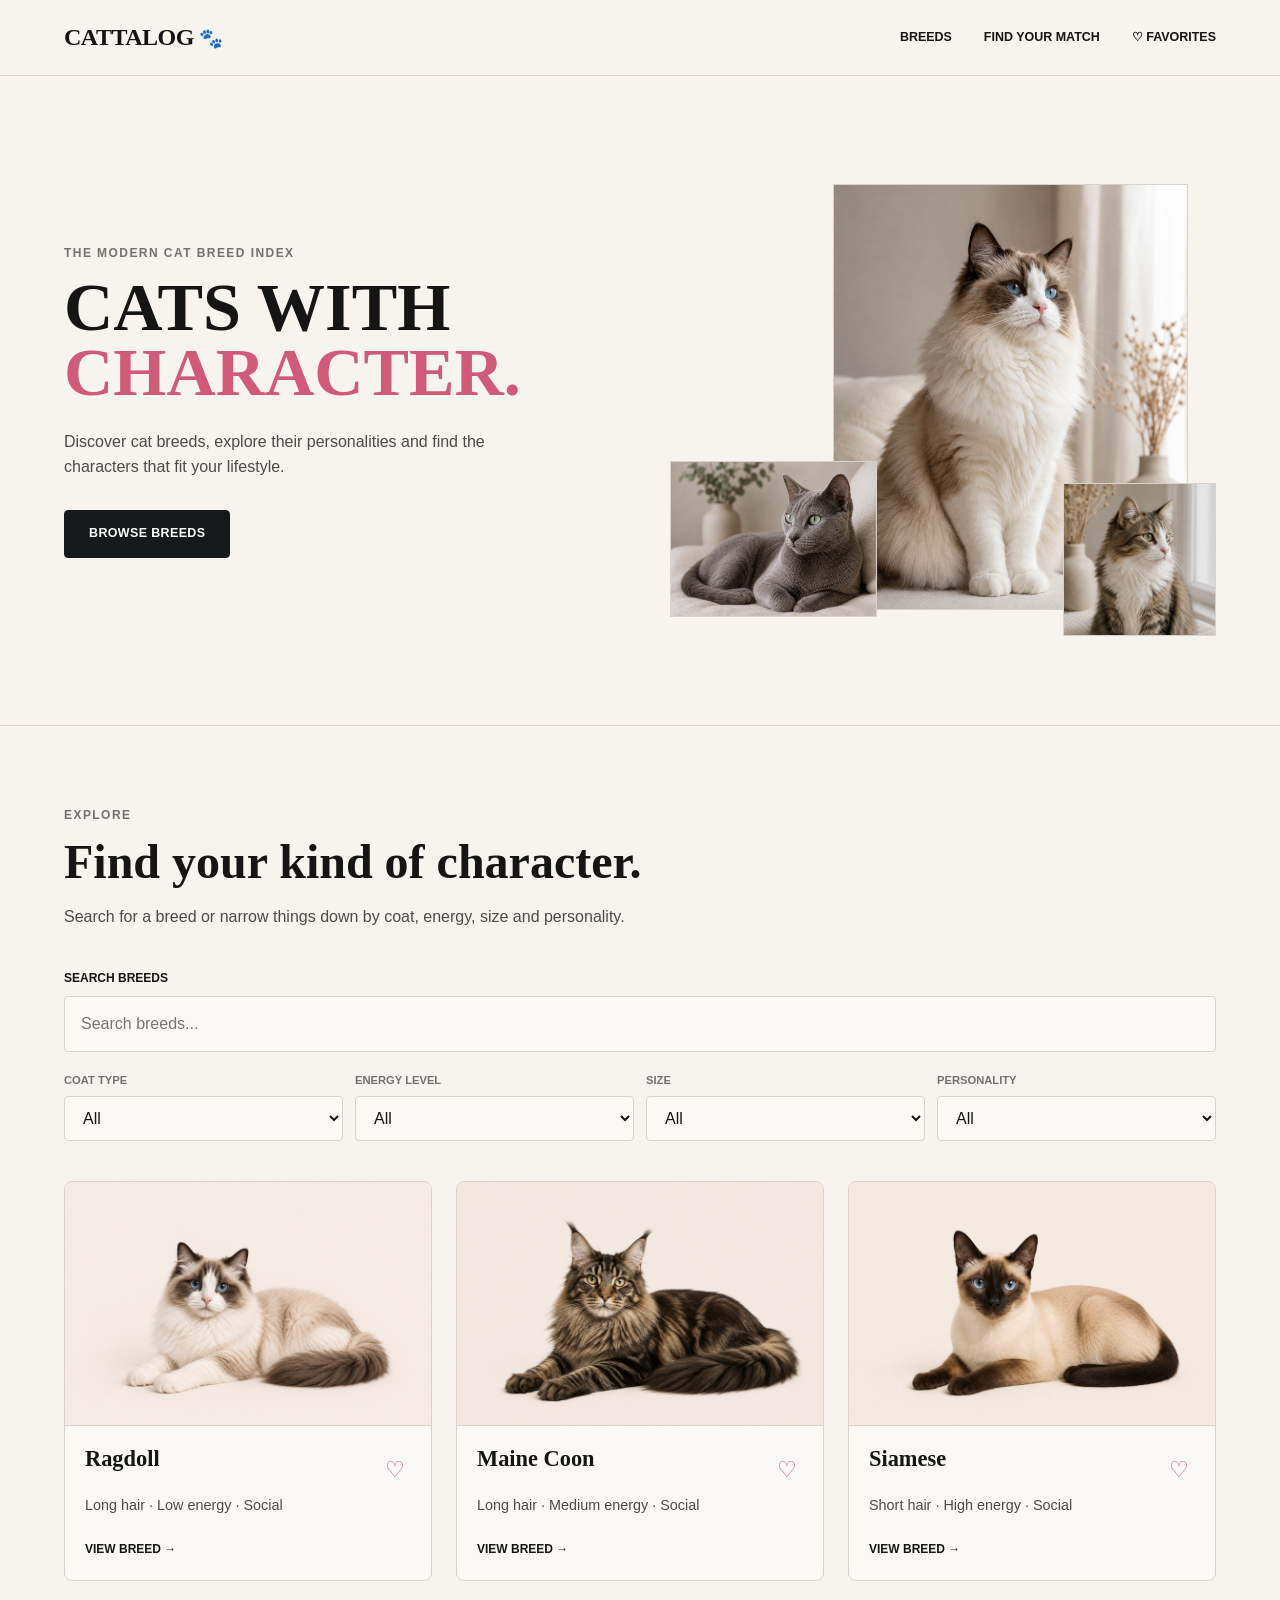
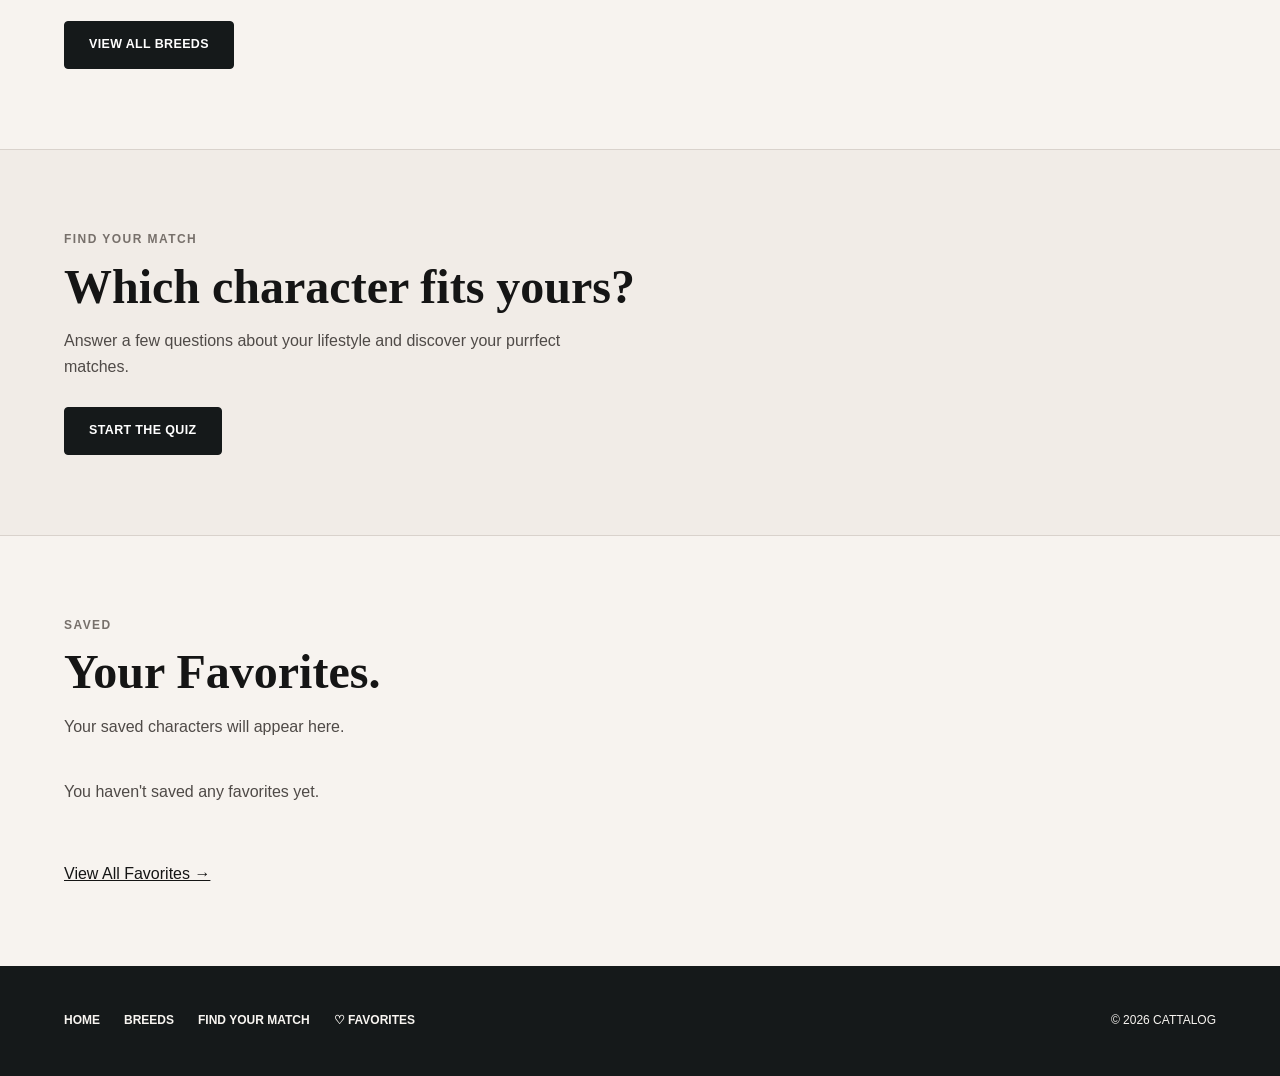
==== index.html @ 0465587e "Extract shared loadBreeds helper, lazy-load listing images, add per-page meta description and favico" ====
<!DOCTYPE html>
<html lang="en">

<head>
    <meta charset="UTF-8">
    <meta name="viewport" content="width=device-width, initial-scale=1.0">
    <meta name="description" content="CATTALOG is a modern cat breed index — discover breeds, explore personalities and find your purrfect match.">
    <link rel="icon" href="data:image/svg+xml,<svg xmlns='http://www.w3.org/2000/svg' viewBox='0 0 100 100'><text y='.9em' font-size='90'>🐾</text></svg>">
    <link rel="stylesheet" href="css/style.css">
    <title>CATTALOG</title>
</head>

<body>

<header class="site-header">
    <a href="index.html" class="logo">CATTALOG</a>

    <button
            type="button"
            class="nav-toggle"
            id="nav-toggle"
            aria-expanded="false"
            aria-controls="main-nav"
            aria-label="Open menu">
        ☰
    </button>

    <nav class="main-nav" id="main-nav" aria-label="Main navigation">
        <a href="breeds.html">Breeds</a>
        <a href="match.html">Find Your Match</a>
        <a href="favorites.html">♡ Favorites</a>
    </nav>
</header>


<main>

    <!-- HERO -->
    <section class="hero">

        <div class="hero-content">

            <p class="section-label">
                The modern cat breed index
            </p>

            <h1>
                Cats with
                <span>character.</span>
            </h1>

            <p class="hero-description">
                Discover cat breeds, explore their personalities
                and find the characters that fit your lifestyle.
            </p>

            <a href="#explore" class="button">
                Browse Breeds
            </a>

        </div>


        <div class="hero-images">

            <div class="hero-image hero-image-main">
                <img
                        src="images/hero-main.png"
                        alt="Ragdoll cat"
                        decoding="async">
            </div>

            <div class="hero-image hero-image-secondary">
                <img
                        src="images/hero-secondary.png"
                        alt="Grey cat"
                        decoding="async">
            </div>

            <div class="hero-image hero-image-small">
                <img
                        src="images/hero-small.png"
                        alt="Tabby cat"
                        decoding="async">
            </div>

        </div>

    </section>


    <!-- EXPLORE -->
    <section class="breed-discovery" id="explore">

        <header class="section-header">
            <p class="section-label">Explore</p>

            <h2>Find your kind of character.</h2>

            <p>
                Search for a breed or narrow things down
                by coat, energy, size and personality.
            </p>
        </header>


        <!-- SEARCH -->
        <div class="breed-search">
            <label for="home-breed-search">
                Search breeds
            </label>

            <input
                    type="search"
                    id="home-breed-search"
                    placeholder="Search breeds..."
            >
        </div>


        <!-- FILTERS -->
        <div class="breed-filters">

            <div class="filter-group">
                <label for="home-coat-filter">Coat type</label>

                <select id="home-coat-filter">
                    <option value="all">All</option>
                    <option value="short">Short hair</option>
                    <option value="medium">Medium hair</option>
                    <option value="long">Long hair</option>
                    <option value="hairless">Hairless</option>
                </select>
            </div>


            <div class="filter-group">
                <label for="home-energy-filter">Energy level</label>

                <select id="home-energy-filter">
                    <option value="all">All</option>
                    <option value="low">Low</option>
                    <option value="medium">Medium</option>
                    <option value="high">High</option>
                </select>
            </div>


            <div class="filter-group">
                <label for="home-size-filter">Size</label>

                <select id="home-size-filter">
                    <option value="all">All</option>
                    <option value="small">Small</option>
                    <option value="medium">Medium</option>
                    <option value="large">Large</option>
                </select>
            </div>


            <div class="filter-group">
                <label for="home-personality-filter">Personality</label>

                <select id="home-personality-filter">
                    <option value="all">All</option>
                    <option value="social">Social</option>
                    <option value="independent">Independent</option>
                    <option value="affectionate">Affectionate</option>
                    <option value="playful">Playful</option>
                    <option value="calm">Calm</option>
                </select>
            </div>

        </div>


        <!--
            Later JavaScript fetches breeds.json
            and creates breed cards here.
        -->
        <div class="breed-grid" id="home-breed-results">
        </div>


        <a href="breeds.html" class="button">
            View All Breeds
        </a>

    </section>


    <!-- MATCH -->
    <section class="match-section">

        <div class="match-content">

            <p class="section-label">
                Find Your Match
            </p>

            <h2>
                Which character fits yours?
            </h2>

            <p>
                Answer a few questions about your lifestyle
                and discover your purrfect matches.
            </p>

            <a href="match.html" class="button">
                Start the Quiz
            </a>

        </div>

    </section>


    <!-- FAVORITES PREVIEW -->
    <section class="favorites-preview">

        <header class="section-header">
            <p class="section-label">Saved</p>

            <h2>Your Favorites.</h2>

            <p>
                Your saved characters will appear here.
            </p>
        </header>


        <div class="breed-grid" id="favorites-preview">
            <p>You haven't saved any favorites yet.</p>
        </div>


        <a href="favorites.html">
            View All Favorites →
        </a>

    </section>

</main>


<footer class="site-footer">

    <nav class="footer-nav" aria-label="Footer navigation">
        <a href="index.html">Home</a>
        <a href="breeds.html">Breeds</a>
        <a href="match.html">Find Your Match</a>
        <a href="favorites.html">♡ Favorites</a>
    </nav>

    <p>&copy; 2026 CATTALOG</p>

</footer>

<script src="js/nav.js"></script>
<script src="js/utils.js"></script>
<script src="js/home.js"></script>
</body>

</html>
---- css/style.css ----
/* ==================================================
   CATTALOG
   Global stylesheet
   ================================================== */


/* ==================================================
   COLOR SYSTEM
   ================================================== */

:root {
    /* Main colors */
    --color-background: #f7f3ef;
    --color-surface: #fbf9f6;
    --color-surface-soft: #f1ece7;

    /* Text */
    --color-text: #151515;
    --color-text-soft: #4f4a47;
    --color-muted: #77706b;

    /* Accent */
    --color-accent: #cf5b78;
    --color-accent-dark: #b94663;
    --color-accent-light: #f1d3dc;

    /* Borders */
    --color-border: #d9d2cc;

    /* Dark sections */
    --color-dark: #15191a;
    --color-dark-text: #f8f5f1;

    /* Layout */
    --max-width: 1240px;

    /* Border radius */
    --radius-small: 4px;
    --radius-medium: 8px;
    --radius-large: 12px;
}


/* ==================================================
   RESET
   ================================================== */

* {
    box-sizing: border-box;
}

html {
    scroll-behavior: smooth;
}

body {
    margin: 0;

    background-color: var(--color-background);
    color: var(--color-text);

    font-family: Arial, Helvetica, sans-serif;
    line-height: 1.6;
}

img {
    display: block;
    width: 100%;
    max-width: 100%;
}

button,
input,
select {
    font: inherit;
}

button,
select {
    cursor: pointer;
}

a {
    color: inherit;
}


/* ==================================================
   TYPOGRAPHY
   ================================================== */

h1,
h2,
h3,
p {
    margin-top: 0;
}

h1,
h2,
h3 {
    font-family: Georgia, "Times New Roman", serif;
}

h1 {
    margin-bottom: 24px;

    font-size: clamp(1.75rem, 12.5cqw, 5.5rem);
    line-height: 0.95;

    text-transform: uppercase;
    overflow-wrap: break-word;
}

h2 {
    margin-bottom: 16px;

    font-size: clamp(2rem, 4vw, 3rem);
    line-height: 1.05;
}

h3 {
    margin-bottom: 8px;

    font-size: 1.4rem;
    line-height: 1.2;
}

p {
    color: var(--color-text-soft);
}

.section-label {
    margin-bottom: 12px;

    color: var(--color-muted);

    font-family: Arial, Helvetica, sans-serif;
    font-size: 0.75rem;
    font-weight: 700;

    letter-spacing: 0.12em;
    text-transform: uppercase;
}


/* Accent text inside headings */

h1 span,
.accent-text {
    color: var(--color-accent);
}


/* ==================================================
   HEADER
   ================================================== */

.site-header {
    min-height: 76px;

    display: flex;
    justify-content: space-between;
    align-items: center;

    padding: 0 5%;

    background-color: var(--color-background);
    border-bottom: 1px solid var(--color-border);
}

.logo {
    color: var(--color-text);

    font-family: Georgia, "Times New Roman", serif;
    font-size: 1.5rem;
    font-weight: 700;

    letter-spacing: -0.02em;
    text-decoration: none;
}

.logo::after {
    content: " 🐾";

    color: var(--color-accent);

    font-family: Arial, Helvetica, sans-serif;
    font-size: 0.8em;
}

.main-nav {
    display: flex;
    align-items: center;
    gap: 32px;
}

.main-nav a {
    position: relative;

    color: var(--color-text);

    font-size: 0.78rem;
    font-weight: 700;

    text-decoration: none;
    text-transform: uppercase;
}

.main-nav a::after {
    content: "";

    position: absolute;
    left: 0;
    bottom: -5px;

    width: 0;
    height: 2px;

    background-color: var(--color-accent);

    transition: width 0.2s ease;
}

.main-nav a:hover::after {
    width: 100%;
}

.nav-toggle {
    display: none;

    padding: 6px 10px;

    background: transparent;
    color: var(--color-text);

    border: 1px solid var(--color-border);
    border-radius: var(--radius-small);

    font-size: 1.1rem;
    line-height: 1;
}


/* ==================================================
   GENERAL LAYOUT
   ================================================== */

main {
    width: 100%;
}

section {
    padding: 80px 5%;
}

.section-header {
    max-width: 700px;
    margin-bottom: 40px;
}

.section-header > p:last-child {
    margin-bottom: 0;
}


/* ==================================================
   BUTTONS
   ================================================== */

.button {
    display: inline-block;

    padding: 13px 24px;

    background-color: var(--color-dark);
    color: white;

    border: 1px solid var(--color-dark);
    border-radius: var(--radius-small);

    font-size: 0.78rem;
    font-weight: 700;

    text-decoration: none;
    text-transform: uppercase;
    letter-spacing: 0.03em;

    transition:
            background-color 0.2s ease,
            color 0.2s ease,
            transform 0.2s ease;
}

.button:hover {
    background-color: var(--color-accent);
    border-color: var(--color-accent);

    transform: translateY(-2px);
}


/* ==================================================
   HERO
   ================================================== */

.hero {
    min-height: 650px;

    display: grid;
    grid-template-columns: 1fr 1fr;
    align-items: center;
    gap: 60px;

    border-bottom: 1px solid var(--color-border);
}

.hero-content {
    max-width: 580px;

    container-type: inline-size;
}

.hero-description {
    max-width: 470px;
    margin-bottom: 30px;

    font-size: 1rem;
}


/* Hero image collage */

.hero-images {
    position: relative;

    width: 100%;
    max-width: 580px;
    aspect-ratio: 580 / 500;

    margin-left: auto;
}

.hero-image {
    overflow: hidden;

    background-color: var(--color-surface-soft);
    border: 1px solid var(--color-border);
}

.hero-image img {
    width: 100%;
    height: 100%;

    object-fit: cover;
}

.hero-image-main {
    position: absolute;

    top: 4%;
    right: 5.2%;

    width: 65%;
    aspect-ratio: 1145 / 1374;
}

.hero-image-secondary {
    position: absolute;

    left: 0;
    bottom: 4%;

    width: 38%;
    aspect-ratio: 1448 / 1086;
}

.hero-image-small {
    position: absolute;

    right: 0;
    bottom: 0;

    width: 28%;
    aspect-ratio: 1 / 1;
}


/* ==================================================
   BREED DISCOVERY / BROWSER
   ================================================== */

.breed-discovery,
.breed-browser {
    background-color: var(--color-background);
}


/* Search */

.breed-search {
    margin-bottom: 20px;
}

.breed-search label {
    display: block;

    margin-bottom: 8px;

    font-size: 0.75rem;
    font-weight: 700;

    text-transform: uppercase;
}

.breed-search input {
    width: 100%;

    padding: 14px 16px;

    background-color: var(--color-surface);

    border: 1px solid var(--color-border);
    border-radius: var(--radius-small);

    color: var(--color-text);

    outline: none;
}

.breed-search input:focus {
    border-color: var(--color-accent);
}


/* ==================================================
   FILTERS
   ================================================== */

.breed-filters {
    display: grid;
    grid-template-columns: repeat(4, 1fr);
    gap: 12px;

    margin-bottom: 40px;
}

.filter-group label {
    display: block;

    margin-bottom: 6px;

    color: var(--color-muted);

    font-size: 0.7rem;
    font-weight: 700;

    text-transform: uppercase;
}

.filter-group select {
    width: 100%;

    padding: 12px 14px;

    background-color: var(--color-surface);
    color: var(--color-text);

    border: 1px solid var(--color-border);
    border-radius: var(--radius-small);

    outline: none;
}

.filter-group select:focus {
    border-color: var(--color-accent);
}


/* ==================================================
   BREED GRID
   ================================================== */

.breed-grid {
    display: grid;
    grid-template-columns: repeat(3, 1fr);
    gap: 24px;

    margin-bottom: 40px;
}


/* ==================================================
   BREED CARD
   ================================================== */

.breed-card {
    overflow: hidden;

    background-color: var(--color-surface);

    border: 1px solid var(--color-border);
    border-radius: var(--radius-medium);

    transition:
            transform 0.2s ease,
            box-shadow 0.2s ease;
}

.breed-card:hover {
    transform: translateY(-4px);

    box-shadow: 0 10px 30px rgb(0 0 0 / 8%);
}

.breed-image {
    overflow: hidden;

    aspect-ratio: 3 / 2;

    background-color: var(--color-surface-soft);

    border-bottom: 1px solid var(--color-border);
}

.breed-image img {
    display: block;

    width: 100%;
    height: 100%;

    object-fit: cover;
    object-position: center;
}

.breed-info {
    padding: 20px;
}

.breed-card-header {
    display: flex;
    justify-content: space-between;
    align-items: flex-start;
    gap: 20px;
}

.breed-info p {
    margin-bottom: 18px;

    font-size: 0.9rem;
}

.breed-info a {
    font-size: 0.75rem;
    font-weight: 700;

    text-decoration: none;
    text-transform: uppercase;
}

.breed-info a:hover {
    color: var(--color-accent);
}


/* ==================================================
   FAVORITE BUTTON
   ================================================== */

.favorite-button {
    padding: 6px;

    background: transparent;
    color: var(--color-accent);

    border: 0;

    font-size: 1.4rem;

    transition: transform 0.2s ease;
}

.favorite-button:hover {
    transform: scale(1.15);
}


/* ==================================================
   MATCH SECTION
   ================================================== */

.match-section {
    background-color: var(--color-surface-soft);

    border-top: 1px solid var(--color-border);
    border-bottom: 1px solid var(--color-border);
}

.match-content {
    max-width: 650px;
}

.match-content p:not(.section-label) {
    max-width: 500px;
    margin-bottom: 28px;
}


/* ==================================================
   FAVORITES PREVIEW
   ================================================== */

.favorites-preview {
    background-color: var(--color-background);
}

.empty-favorites {
    color: var(--color-muted);
}


/* ==================================================
   PAGE INTRO
   ================================================== */

.page-intro {
    max-width: var(--max-width);

    margin: 0 auto;

    padding-top: 100px;
    padding-bottom: 60px;
}

.page-intro p {
    max-width: 600px;
}


/* ==================================================
   BREED DETAIL
   ================================================== */

.back-link {
    display: inline-block;

    margin: 32px 5% 0;

    font-size: 0.75rem;
    font-weight: 700;

    text-decoration: none;
    text-transform: uppercase;
}

.back-link:hover {
    color: var(--color-accent);
}

.breed-detail {
    display: grid;
    grid-template-columns: 1fr 1fr;
    gap: 60px;

    align-items: center;
}

.breed-detail-image {
    aspect-ratio: 3 / 2;

    background-color: var(--color-surface-soft);

    border: 1px solid var(--color-border);
    border-radius: var(--radius-medium);

    overflow: hidden;
}

.breed-detail-image img {
    display: block;

    width: 100%;
    height: 100%;

    object-fit: cover;
    object-position: center;
}

.breed-detail-content {
    max-width: 520px;
}

.breed-traits {
    color: var(--color-text);

    font-family: Georgia, "Times New Roman", serif;
    font-size: 1.4rem;
    font-weight: 700;
}


/* ==================================================
   BREED BASICS
   ================================================== */

.breed-basics {
    border-top: 1px solid var(--color-border);
}

.basics-grid {
    display: grid;
    grid-template-columns: repeat(4, 1fr);
    gap: 16px;
}

.basics-grid article {
    padding: 20px;

    background-color: var(--color-surface);

    border: 1px solid var(--color-border);
    border-radius: var(--radius-small);
}

.basics-grid article p {
    margin-bottom: 0;
}


/* ==================================================
   PERSONALITY
   ================================================== */

.personality-section {
    background-color: var(--color-surface);
}

.personality-traits {
    max-width: 600px;
}

.personality-traits p {
    padding: 12px 0;
    margin: 0;

    border-bottom: 1px solid var(--color-border);
}


/* ==================================================
   BREED VIBE
   ================================================== */

.breed-vibe {
    max-width: 850px;
}

.breed-vibe h2 {
    font-style: italic;
}


/* ==================================================
   MATCH CTA
   ================================================== */

.match-cta {
    background-color: var(--color-surface-soft);

    border-top: 1px solid var(--color-border);
}


/* ==================================================
   QUIZ
   ================================================== */

.quiz-section {
    max-width: 900px;

    margin: 0 auto;
}

.quiz-header {
    margin-bottom: 50px;

    text-align: center;
}

.quiz-header p {
    max-width: 550px;

    margin-left: auto;
    margin-right: auto;
}

.quiz-progress {
    margin-bottom: 30px;

    color: var(--color-accent);

    font-size: 0.75rem;
    font-weight: 700;

    text-transform: uppercase;
}

fieldset {
    margin: 0 0 30px;
    padding: 0;

    border: 0;
}

legend {
    margin-bottom: 24px;

    font-family: Georgia, "Times New Roman", serif;
    font-size: 2rem;
    font-weight: 700;

    text-transform: uppercase;
}

fieldset label {
    display: flex;
    align-items: center;
    gap: 18px;

    margin-bottom: 12px;
    padding: 20px;

    background-color: var(--color-surface);

    border: 1px solid var(--color-border);
    border-radius: var(--radius-small);

    cursor: pointer;

    transition:
            border-color 0.2s ease,
            background-color 0.2s ease;
}

fieldset label:hover {
    border-color: var(--color-accent);
}

fieldset input[type="radio"] {
    accent-color: var(--color-accent);
}

.form-error {
    color: var(--color-accent-dark);

    font-size: 0.9rem;
    font-weight: 700;
}


/* ==================================================
   RESULTS
   ================================================== */

.results-section {
    max-width: var(--max-width);

    margin: 0 auto;
}

.results-header {
    margin-bottom: 50px;

    text-align: center;
}

.best-match {
    padding: 40px;

    background-color: var(--color-surface);

    border: 1px solid var(--color-border);
    border-radius: var(--radius-medium);
}

.match-label {
    color: var(--color-accent);

    font-size: 0.75rem;
    font-weight: 700;

    text-transform: uppercase;
}

.match-image {
    aspect-ratio: 3 / 2;
    margin-bottom: 20px;

    background-color: var(--color-surface-soft);

    border: 1px solid var(--color-border);
    border-radius: var(--radius-medium);

    overflow: hidden;
}

.match-image img {
    display: block;

    width: 100%;
    height: 100%;

    object-fit: cover;
    object-position: center;
}

.match-score {
    color: var(--color-accent);

    font-family: Georgia, "Times New Roman", serif;
    font-size: 3.5rem;
    font-weight: 700;
}

.match-actions {
    display: flex;
    align-items: center;
    flex-wrap: wrap;
    gap: 16px;
}

.more-matches {
    padding-left: 0;
    padding-right: 0;
}


/* ==================================================
   FAVORITES PAGE
   ================================================== */

.favorites-section {
    max-width: var(--max-width);

    margin: 0 auto;
}


/* ==================================================
   FOOTER
   ================================================== */

.site-footer {
    display: flex;
    justify-content: space-between;
    align-items: center;
    gap: 40px;

    padding: 45px 5%;

    background-color: var(--color-dark);
    color: var(--color-dark-text);
}

.footer-nav {
    display: flex;
    gap: 24px;
}

.footer-nav a {
    color: var(--color-dark-text);

    font-size: 0.75rem;
    font-weight: 700;

    text-decoration: none;
    text-transform: uppercase;
}

.footer-nav a:hover {
    color: var(--color-accent);
}

.site-footer p {
    margin: 0;

    color: var(--color-dark-text);

    font-size: 0.75rem;
}


/* ==================================================
   TABLET
   ================================================== */

@media (max-width: 900px) {

    section {
        padding: 60px 5%;
    }


    /* Header */

    .main-nav {
        gap: 18px;
    }


    /* Hero */

    .hero {
        min-height: auto;

        gap: 30px;
    }

    .hero-images {
        aspect-ratio: 378 / 400;
    }

    .hero-image-main {
        width: 75%;
    }


    /* Filters */

    .breed-filters {
        grid-template-columns: repeat(2, 1fr);
    }


    /* Cards */

    .breed-grid {
        grid-template-columns: repeat(2, 1fr);
    }


    /* Breed detail */

    .breed-detail {
        gap: 30px;
    }


    /* Basics */

    .basics-grid {
        grid-template-columns: repeat(2, 1fr);
    }

}


/* ==================================================
   MOBILE
   ================================================== */

@media (max-width: 600px) {

    section {
        padding: 48px 20px;
    }


    /* Typography */

    h1 {
        font-size: 3rem;
        line-height: 0.95;
    }

    h2 {
        font-size: 2rem;
    }


    /* Header */

    .site-header {
        position: relative;

        min-height: auto;
        padding: 18px 20px;
    }

    .logo {
        font-size: 1.2rem;
    }

    .nav-toggle {
        display: block;
    }

    .main-nav {
        display: none;

        position: absolute;
        top: 100%;
        left: 0;
        right: 0;

        flex-direction: column;
        align-items: stretch;
        gap: 0;

        padding: 8px 20px 16px;

        background-color: var(--color-background);

        border-top: 1px solid var(--color-border);
        border-bottom: 1px solid var(--color-border);
    }

    .main-nav.is-open {
        display: flex;
    }

    .main-nav a {
        padding: 14px 0;

        font-size: 0.8rem;

        border-bottom: 1px solid var(--color-border);
    }

    .main-nav a:last-child {
        border-bottom: 0;
    }


    /* Hero */

    .hero {
        display: flex;
        flex-direction: column;

        align-items: stretch;

        gap: 30px;
    }

    .hero-content {
        max-width: 100%;
    }

    .hero-images {
        aspect-ratio: 333 / 420;
    }

    .hero-image-main {
        top: 0;
        right: 0;

        width: 80%;
    }

    .hero-image-secondary {
        width: 42%;
    }

    .hero-image-small {
        width: 32%;
    }


    /* Filters */

    .breed-filters {
        grid-template-columns: 1fr;
    }


    /* Cards */

    .breed-grid {
        grid-template-columns: 1fr;
    }


    /* Breed detail */

    .breed-detail {
        grid-template-columns: 1fr;
    }


    /* Basics */

    .basics-grid {
        grid-template-columns: 1fr 1fr;
    }


    /* Quiz */

    .quiz-section {
        width: 100%;
    }

    .quiz-header {
        margin-bottom: 36px;
    }

    legend {
        font-size: 1.6rem;
    }

    fieldset label {
        padding: 16px;
        gap: 14px;
    }


    /* Results */

    .best-match {
        padding: 24px;
    }

    .match-score {
        font-size: 2.8rem;
    }


    /* Page intro */

    .page-intro {
        padding-top: 60px;
        padding-bottom: 40px;
    }


    /* Back link */

    .back-link {
        margin-top: 24px;
        margin-left: 20px;
    }


    /* Footer */

    .site-footer {
        flex-direction: column;
        align-items: flex-start;

        gap: 24px;

        padding: 40px 20px;
    }

    .footer-nav {
        flex-direction: column;
        gap: 12px;
    }

}
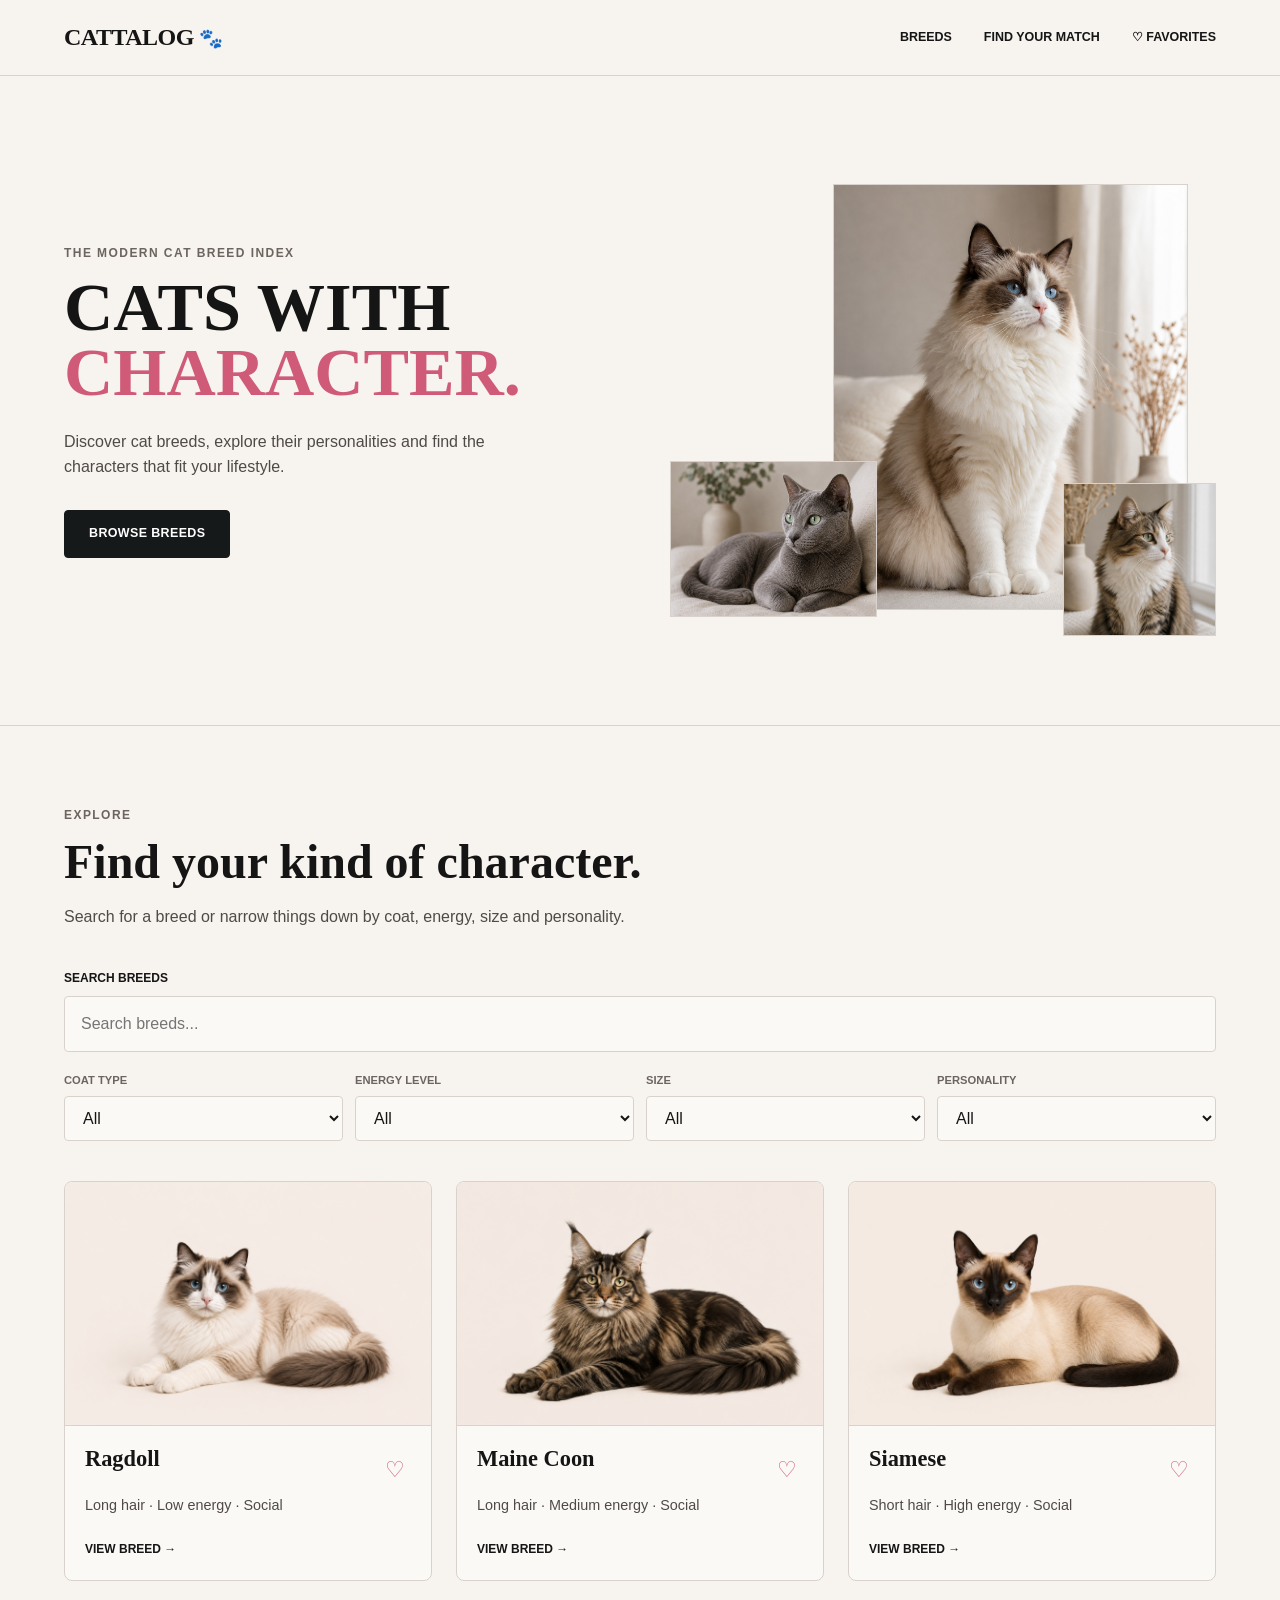
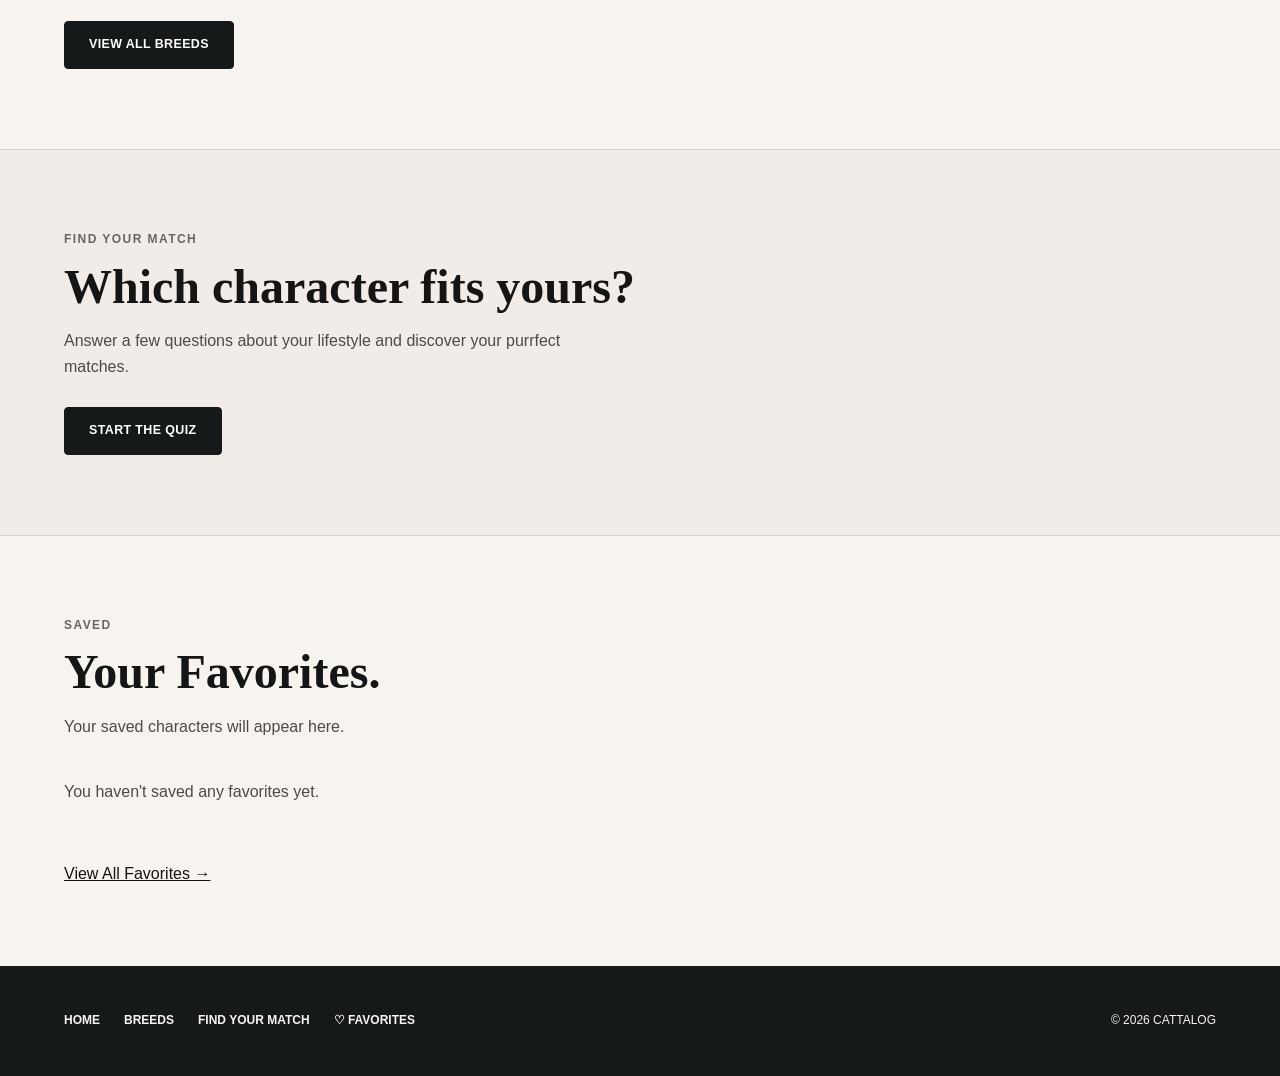
==== commit 8ff51ab6: "Dedupe header/footer, breed-filter markup and image-fill CSS into shared sources across all pages" ====
--- a/index.html
+++ b/index.html
@@ -5,31 +5,14 @@
     <meta charset="UTF-8">
     <meta name="viewport" content="width=device-width, initial-scale=1.0">
     <meta name="description" content="CATTALOG is a modern cat breed index — discover breeds, explore personalities and find your purrfect match.">
-    <link rel="icon" href="data:image/svg+xml,<svg xmlns='http://www.w3.org/2000/svg' viewBox='0 0 100 100'><text y='.9em' font-size='90'>🐾</text></svg>">
+    <link rel="icon" href="images/favicon.svg">
     <link rel="stylesheet" href="css/style.css">
     <title>CATTALOG</title>
 </head>
 
 <body>
 
-<header class="site-header">
-    <a href="index.html" class="logo">CATTALOG</a>
-
-    <button
-            type="button"
-            class="nav-toggle"
-            id="nav-toggle"
-            aria-expanded="false"
-            aria-controls="main-nav"
-            aria-label="Open menu">
-        ☰
-    </button>
-
-    <nav class="main-nav" id="main-nav" aria-label="Main navigation">
-        <a href="breeds.html">Breeds</a>
-        <a href="match.html">Find Your Match</a>
-        <a href="favorites.html">♡ Favorites</a>
-    </nav>
+<header class="site-header" id="site-header">
 </header>
 
 
@@ -104,73 +87,11 @@
         </header>
 
 
-        <!-- SEARCH -->
-        <div class="breed-search">
-            <label for="home-breed-search">
-                Search breeds
-            </label>
-
-            <input
-                    type="search"
-                    id="home-breed-search"
-                    placeholder="Search breeds..."
-            >
-        </div>
-
-
-        <!-- FILTERS -->
-        <div class="breed-filters">
-
-            <div class="filter-group">
-                <label for="home-coat-filter">Coat type</label>
-
-                <select id="home-coat-filter">
-                    <option value="all">All</option>
-                    <option value="short">Short hair</option>
-                    <option value="medium">Medium hair</option>
-                    <option value="long">Long hair</option>
-                    <option value="hairless">Hairless</option>
-                </select>
-            </div>
-
-
-            <div class="filter-group">
-                <label for="home-energy-filter">Energy level</label>
-
-                <select id="home-energy-filter">
-                    <option value="all">All</option>
-                    <option value="low">Low</option>
-                    <option value="medium">Medium</option>
-                    <option value="high">High</option>
-                </select>
-            </div>
-
-
-            <div class="filter-group">
-                <label for="home-size-filter">Size</label>
-
-                <select id="home-size-filter">
-                    <option value="all">All</option>
-                    <option value="small">Small</option>
-                    <option value="medium">Medium</option>
-                    <option value="large">Large</option>
-                </select>
-            </div>
-
-
-            <div class="filter-group">
-                <label for="home-personality-filter">Personality</label>
-
-                <select id="home-personality-filter">
-                    <option value="all">All</option>
-                    <option value="social">Social</option>
-                    <option value="independent">Independent</option>
-                    <option value="affectionate">Affectionate</option>
-                    <option value="playful">Playful</option>
-                    <option value="calm">Calm</option>
-                </select>
-            </div>
-
+        <!--
+            JavaScript builds the search input
+            and filter selects here.
+        -->
+        <div id="home-filter-ui">
         </div>
 
 
@@ -244,17 +165,7 @@
 </main>
 
 
-<footer class="site-footer">
-
-    <nav class="footer-nav" aria-label="Footer navigation">
-        <a href="index.html">Home</a>
-        <a href="breeds.html">Breeds</a>
-        <a href="match.html">Find Your Match</a>
-        <a href="favorites.html">♡ Favorites</a>
-    </nav>
-
-    <p>&copy; 2026 CATTALOG</p>
-
+<footer class="site-footer" id="site-footer">
 </footer>
 
 <script src="js/nav.js"></script>
--- a/css/style.css
+++ b/css/style.css
@@ -17,7 +17,7 @@
     /* Text */
     --color-text: #151515;
     --color-text-soft: #4f4a47;
-    --color-muted: #77706b;
+    --color-muted: #6c655f;
 
     /* Accent */
     --color-accent: #cf5b78;
@@ -257,6 +257,8 @@
 .section-header {
     max-width: 700px;
     margin-bottom: 40px;
+
+    container-type: inline-size;
 }
 
 .section-header > p:last-child {
@@ -523,7 +525,9 @@
     border-bottom: 1px solid var(--color-border);
 }
 
-.breed-image img {
+.breed-image img,
+.breed-detail-image img,
+.match-image img {
     display: block;
 
     width: 100%;
@@ -559,7 +563,7 @@
 }
 
 .breed-info a:hover {
-    color: var(--color-accent);
+    color: var(--color-accent-dark);
 }
 
 
@@ -630,6 +634,8 @@
 
     padding-top: 100px;
     padding-bottom: 60px;
+
+    container-type: inline-size;
 }
 
 .page-intro p {
@@ -654,7 +660,7 @@
 }
 
 .back-link:hover {
-    color: var(--color-accent);
+    color: var(--color-accent-dark);
 }
 
 .breed-detail {
@@ -676,18 +682,10 @@
     overflow: hidden;
 }
 
-.breed-detail-image img {
-    display: block;
-
-    width: 100%;
-    height: 100%;
-
-    object-fit: cover;
-    object-position: center;
-}
-
 .breed-detail-content {
     max-width: 520px;
+
+    container-type: inline-size;
 }
 
 .breed-traits {
@@ -785,6 +783,8 @@
     margin-bottom: 50px;
 
     text-align: center;
+
+    container-type: inline-size;
 }
 
 .quiz-header p {
@@ -797,7 +797,7 @@
 .quiz-progress {
     margin-bottom: 30px;
 
-    color: var(--color-accent);
+    color: var(--color-accent-dark);
 
     font-size: 0.75rem;
     font-weight: 700;
@@ -872,6 +872,8 @@
     margin-bottom: 50px;
 
     text-align: center;
+
+    container-type: inline-size;
 }
 
 .best-match {
@@ -884,7 +886,7 @@
 }
 
 .match-label {
-    color: var(--color-accent);
+    color: var(--color-accent-dark);
 
     font-size: 0.75rem;
     font-weight: 700;
@@ -902,16 +904,6 @@
     border-radius: var(--radius-medium);
 
     overflow: hidden;
-}
-
-.match-image img {
-    display: block;
-
-    width: 100%;
-    height: 100%;
-
-    object-fit: cover;
-    object-position: center;
 }
 
 .match-score {
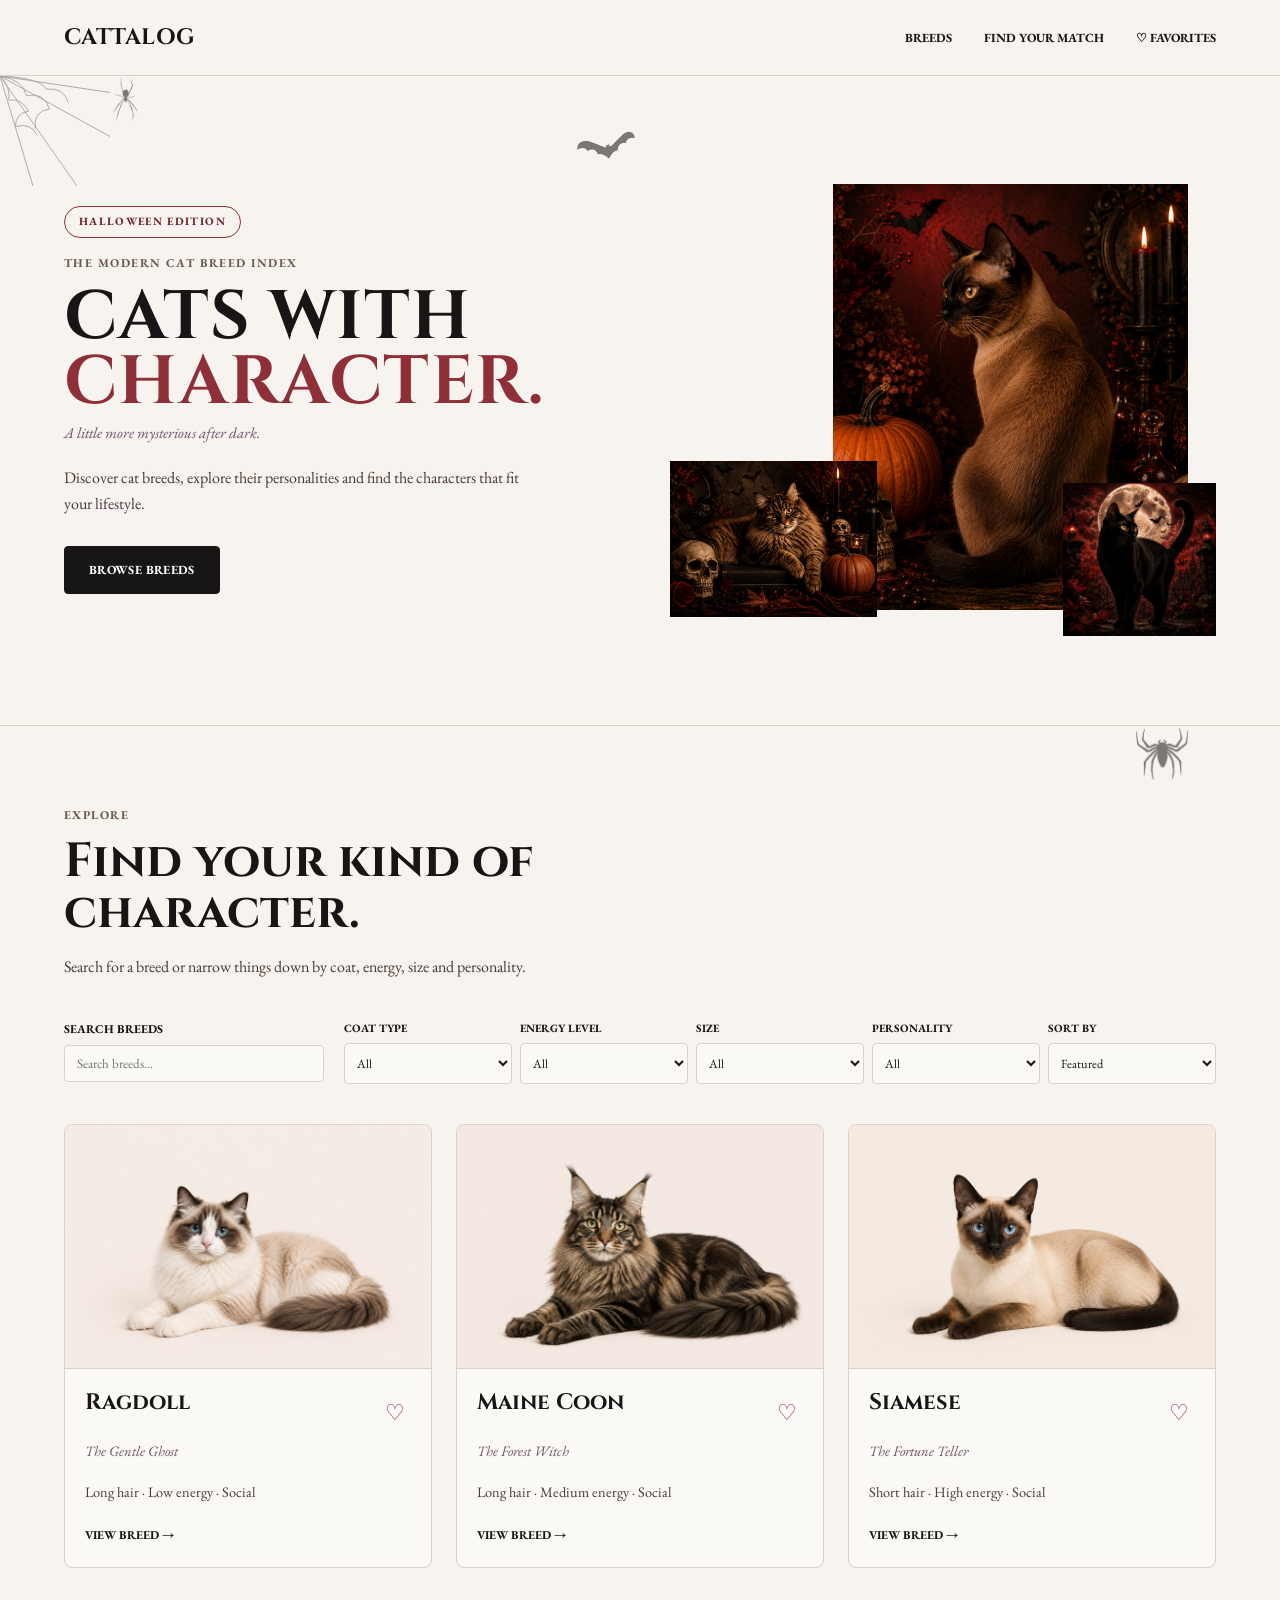
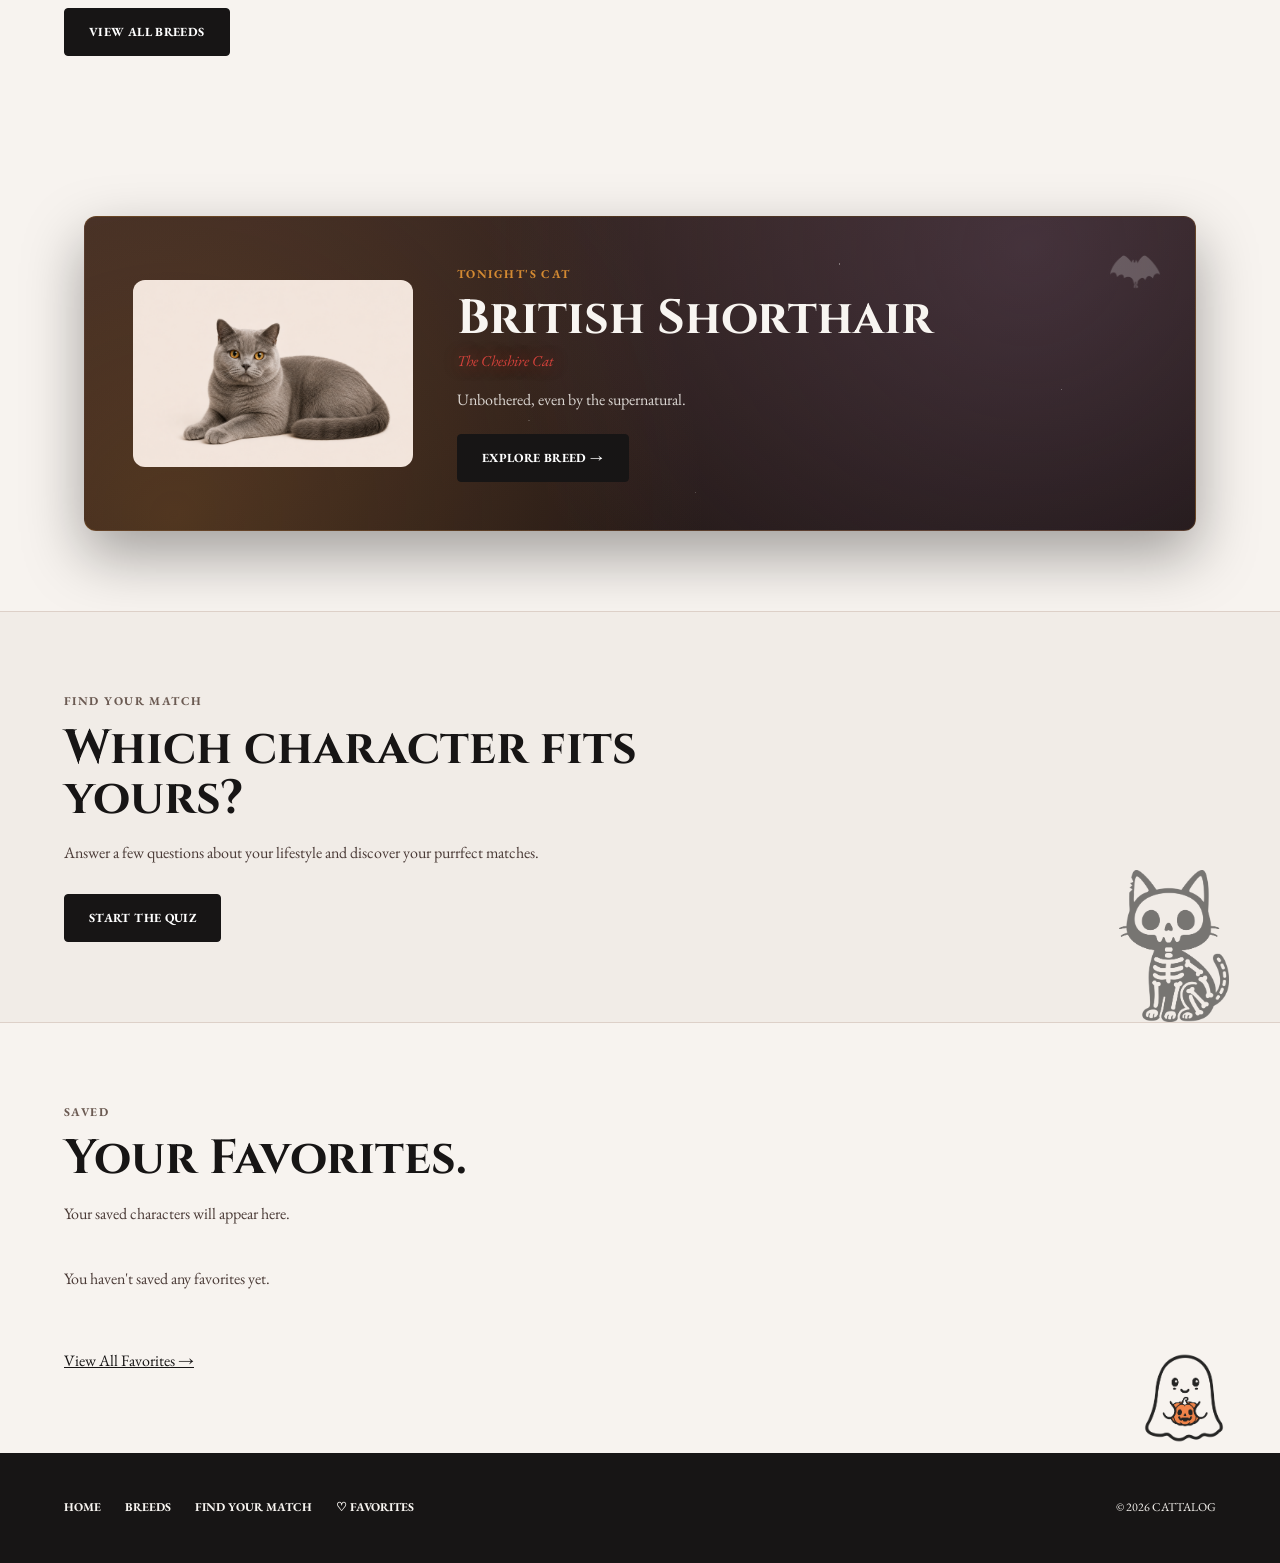
==== commit be64b0f3: "Give the site a full Halloween makeover: add per-breed Halloween roles and a Daily Tonight's Cat spo" ====
--- a/index.html
+++ b/index.html
@@ -21,7 +21,26 @@
     <!-- HERO -->
     <section class="hero">
 
+        <svg class="hero-decor" viewBox="0 0 100 100" aria-hidden="true" focusable="false">
+            <g fill="none" stroke="currentColor" stroke-width="0.8" opacity="0.9">
+                <path d="M0,0 L100,55" />
+                <path d="M0,0 L70,100" />
+                <path d="M0,0 L30,100" />
+                <path d="M0,0 L100,15" />
+                <path d="M0,0 Q10,10 8,22 Q20,20 26,32 Q14,34 14,46 Q28,42 34,54" />
+                <path d="M0,0 Q22,4 24,18 Q40,14 45,30 Q30,32 32,48" />
+                <path d="M0,0 Q38,2 42,12 Q58,10 62,24" />
+            </g>
+        </svg>
+
+        <img src="images/bat.png" alt="" aria-hidden="true" class="page-decor decor-hero-bat">
+        <img src="images/spider.png" alt="" aria-hidden="true" class="page-decor decor-hero-spider">
+
         <div class="hero-content">
+
+            <p class="halloween-badge">
+                Halloween Edition
+            </p>
 
             <p class="section-label">
                 The modern cat breed index
@@ -32,6 +51,10 @@
                 <span>character.</span>
             </h1>
 
+            <p class="hero-subtitle">
+                A little more mysterious after dark.
+            </p>
+
             <p class="hero-description">
                 Discover cat breeds, explore their personalities
                 and find the characters that fit your lifestyle.
@@ -49,21 +72,21 @@
             <div class="hero-image hero-image-main">
                 <img
                         src="images/hero-main.png"
-                        alt="Ragdoll cat"
+                        alt="Siamese cat sitting among pumpkins, skulls and candles"
                         decoding="async">
             </div>
 
             <div class="hero-image hero-image-secondary">
                 <img
                         src="images/hero-secondary.png"
-                        alt="Grey cat"
+                        alt="Maine Coon cat resting among Halloween decorations"
                         decoding="async">
             </div>
 
             <div class="hero-image hero-image-small">
                 <img
                         src="images/hero-small.png"
-                        alt="Tabby cat"
+                        alt="Black cat under a full moon with bats"
                         decoding="async">
             </div>
 
@@ -74,6 +97,8 @@
 
     <!-- EXPLORE -->
     <section class="breed-discovery" id="explore">
+
+        <img src="images/spider2.png" alt="" aria-hidden="true" class="page-decor decor-explore-spider" loading="lazy">
 
         <header class="section-header">
             <p class="section-label">Explore</p>
@@ -110,8 +135,26 @@
     </section>
 
 
+    <!-- TONIGHT'S CAT -->
+    <section class="tonight-cat">
+
+        <!--
+            JavaScript picks a breed for today
+            and fills the card here.
+        -->
+        <div class="tonight-cat-card" id="tonight-cat-card">
+            <p>Loading tonight's cat...</p>
+        </div>
+
+        <img src="images/bat2.png" alt="" aria-hidden="true" class="page-decor decor-tonight-bat" loading="lazy">
+
+    </section>
+
+
     <!-- MATCH -->
     <section class="match-section">
+
+        <img src="images/cat-skeleton.png" alt="" aria-hidden="true" class="page-decor decor-match-skeleton" loading="lazy">
 
         <div class="match-content">
 
@@ -139,6 +182,8 @@
 
     <!-- FAVORITES PREVIEW -->
     <section class="favorites-preview">
+
+        <img src="images/cute-ghost.png" alt="" aria-hidden="true" class="page-decor decor-favorites-ghost" loading="lazy">
 
         <header class="section-header">
             <p class="section-label">Saved</p>
--- a/css/style.css
+++ b/css/style.css
@@ -2,6 +2,8 @@
    CATTALOG
    Global stylesheet
    ================================================== */
+
+@import url("https://fonts.googleapis.com/css2?family=Cinzel:wght@500;700&family=EB+Garamond:ital,wght@0,400;0,500;0,600;0,700;1,400;1,600&display=swap");
 
 
 /* ==================================================
@@ -15,20 +17,26 @@
     --color-surface-soft: #f1ece7;
 
     /* Text */
-    --color-text: #151515;
-    --color-text-soft: #4f4a47;
-    --color-muted: #6c655f;
-
-    /* Accent */
-    --color-accent: #cf5b78;
-    --color-accent-dark: #b94663;
-    --color-accent-light: #f1d3dc;
+    --color-text: #171515;
+    --color-text-soft: #4a3a36;
+    --color-muted: #6b5a52;
+
+    /* Accent (muted blood red) */
+    --color-accent: #8f3038;
+    --color-accent-dark: #6f242b;
+    --color-accent-light: #f0d9d6;
+    --color-accent-bright: #d6423b;
+
+    /* Halloween accents */
+    --color-purple: #6c526d;
+    --color-pumpkin: #d48a32;
+    --color-brown: #3b2925;
 
     /* Borders */
-    --color-border: #d9d2cc;
+    --color-border: #ddd0c8;
 
     /* Dark sections */
-    --color-dark: #15191a;
+    --color-dark: #171515;
     --color-dark-text: #f8f5f1;
 
     /* Layout */
@@ -54,13 +62,21 @@
 }
 
 body {
+    display: flex;
+    flex-direction: column;
+    min-height: 100vh;
+
     margin: 0;
 
     background-color: var(--color-background);
     color: var(--color-text);
 
-    font-family: Arial, Helvetica, sans-serif;
+    font-family: "EB Garamond", Georgia, "Times New Roman", serif;
     line-height: 1.6;
+}
+
+main {
+    flex: 1 0 auto;
 }
 
 img {
@@ -71,7 +87,8 @@
 
 button,
 input,
-select {
+select,
+textarea {
     font: inherit;
 }
 
@@ -99,7 +116,7 @@
 h1,
 h2,
 h3 {
-    font-family: Georgia, "Times New Roman", serif;
+    font-family: "Cinzel", Georgia, "Times New Roman", serif;
 }
 
 h1 {
@@ -107,6 +124,7 @@
 
     font-size: clamp(1.75rem, 12.5cqw, 5.5rem);
     line-height: 0.95;
+    letter-spacing: 0.02em;
 
     text-transform: uppercase;
     overflow-wrap: break-word;
@@ -135,7 +153,7 @@
 
     color: var(--color-muted);
 
-    font-family: Arial, Helvetica, sans-serif;
+    font-family: "EB Garamond", Georgia, "Times New Roman", serif;
     font-size: 0.75rem;
     font-weight: 700;
 
@@ -172,21 +190,12 @@
 .logo {
     color: var(--color-text);
 
-    font-family: Georgia, "Times New Roman", serif;
-    font-size: 1.5rem;
-    font-weight: 700;
-
-    letter-spacing: -0.02em;
+    font-family: "Cinzel", Georgia, "Times New Roman", serif;
+    font-size: 1.4rem;
+    font-weight: 700;
+
+    letter-spacing: 0.02em;
     text-decoration: none;
-}
-
-.logo::after {
-    content: " 🐾";
-
-    color: var(--color-accent);
-
-    font-family: Arial, Helvetica, sans-serif;
-    font-size: 0.8em;
 }
 
 .main-nav {
@@ -255,6 +264,8 @@
 }
 
 .section-header {
+    position: relative;
+
     max-width: 700px;
     margin-bottom: 40px;
 
@@ -307,6 +318,8 @@
    ================================================== */
 
 .hero {
+    position: relative;
+
     min-height: 650px;
 
     display: grid;
@@ -317,10 +330,49 @@
     border-bottom: 1px solid var(--color-border);
 }
 
+.hero-decor {
+    position: absolute;
+    top: 0;
+    left: 0;
+
+    width: 110px;
+    height: 110px;
+
+    opacity: 0.4;
+    pointer-events: none;
+}
+
 .hero-content {
     max-width: 580px;
 
     container-type: inline-size;
+}
+
+.halloween-badge {
+    display: inline-block;
+    margin-bottom: 16px;
+
+    padding: 6px 14px;
+
+    color: var(--color-accent-dark);
+
+    border: 1px solid var(--color-accent);
+    border-radius: 999px;
+
+    font-size: 0.7rem;
+    font-weight: 700;
+
+    letter-spacing: 0.12em;
+    text-transform: uppercase;
+}
+
+.hero-subtitle {
+    margin: -18px 0 20px;
+
+    color: var(--color-purple);
+
+    font-size: 0.95rem;
+    font-style: italic;
 }
 
 .hero-description {
@@ -347,7 +399,13 @@
     overflow: hidden;
 
     background-color: var(--color-surface-soft);
-    border: 1px solid var(--color-border);
+
+    transition: box-shadow 0.4s ease;
+}
+
+.hero-image:hover {
+    z-index: 5;
+    box-shadow: 0 0 44px rgb(212 138 50 / 40%);
 }
 
 .hero-image img {
@@ -355,6 +413,13 @@
     height: 100%;
 
     object-fit: cover;
+
+    transition: transform 0.5s ease, filter 0.5s ease;
+}
+
+.hero-image:hover img {
+    filter: brightness(1.08) saturate(1.15);
+    transform: scale(1.06);
 }
 
 .hero-image-main {
@@ -365,6 +430,8 @@
 
     width: 65%;
     aspect-ratio: 1145 / 1374;
+
+    animation: hero-float-a 6.5s ease-in-out infinite;
 }
 
 .hero-image-secondary {
@@ -375,6 +442,9 @@
 
     width: 38%;
     aspect-ratio: 1448 / 1086;
+
+    animation: hero-float-b 7.5s ease-in-out infinite;
+    animation-delay: -2.5s;
 }
 
 .hero-image-small {
@@ -385,6 +455,32 @@
 
     width: 28%;
     aspect-ratio: 1 / 1;
+
+    animation: hero-float-c 5.5s ease-in-out infinite;
+    animation-delay: -1.2s;
+}
+
+@keyframes hero-float-a {
+    0%, 100% { transform: translateY(0) rotate(0deg); }
+    50% { transform: translateY(-12px) rotate(-0.7deg); }
+}
+
+@keyframes hero-float-b {
+    0%, 100% { transform: translateY(0) rotate(0deg); }
+    50% { transform: translateY(9px) rotate(0.9deg); }
+}
+
+@keyframes hero-float-c {
+    0%, 100% { transform: translateY(0) rotate(0deg); }
+    50% { transform: translateY(-8px) rotate(1.1deg); }
+}
+
+@media (prefers-reduced-motion: reduce) {
+    .hero-image-main,
+    .hero-image-secondary,
+    .hero-image-small {
+        animation: none;
+    }
 }
 
 
@@ -394,20 +490,35 @@
 
 .breed-discovery,
 .breed-browser {
+    position: relative;
+
     background-color: var(--color-background);
 }
 
 
+/* Filter bar (search + filters, side by side) */
+
+.breed-filter-bar {
+    display: flex;
+    align-items: flex-start;
+    gap: 20px;
+
+    margin-bottom: 40px;
+}
+
+
 /* Search */
 
 .breed-search {
-    margin-bottom: 20px;
+    flex: 0 1 260px;
+    min-width: 160px;
+    max-width: 280px;
 }
 
 .breed-search label {
     display: block;
 
-    margin-bottom: 8px;
+    margin-bottom: 6px;
 
     font-size: 0.75rem;
     font-weight: 700;
@@ -418,7 +529,7 @@
 .breed-search input {
     width: 100%;
 
-    padding: 14px 16px;
+    padding: 10px 12px;
 
     background-color: var(--color-surface);
 
@@ -426,6 +537,8 @@
     border-radius: var(--radius-small);
 
     color: var(--color-text);
+    font-size: 0.82rem;
+    line-height: 1.2;
 
     outline: none;
 }
@@ -441,10 +554,11 @@
 
 .breed-filters {
     display: grid;
-    grid-template-columns: repeat(4, 1fr);
-    gap: 12px;
-
-    margin-bottom: 40px;
+    grid-template-columns: repeat(5, minmax(70px, 1fr));
+    gap: 8px;
+
+    flex: 1 1 0;
+    min-width: 300px;
 }
 
 .filter-group label {
@@ -452,8 +566,6 @@
 
     margin-bottom: 6px;
 
-    color: var(--color-muted);
-
     font-size: 0.7rem;
     font-weight: 700;
 
@@ -463,7 +575,7 @@
 .filter-group select {
     width: 100%;
 
-    padding: 12px 14px;
+    padding: 10px 8px;
 
     background-color: var(--color-surface);
     color: var(--color-text);
@@ -471,7 +583,16 @@
     border: 1px solid var(--color-border);
     border-radius: var(--radius-small);
 
+    font-size: 0.78rem;
+    line-height: 1.2;
+
     outline: none;
+
+    transition: border-color 0.2s ease;
+}
+
+.filter-group select:hover {
+    border-color: var(--color-muted);
 }
 
 .filter-group select:focus {
@@ -516,6 +637,11 @@
 }
 
 .breed-image {
+    position: relative;
+
+    display: block;
+    width: 100%;
+
     overflow: hidden;
 
     aspect-ratio: 3 / 2;
@@ -523,6 +649,63 @@
     background-color: var(--color-surface-soft);
 
     border-bottom: 1px solid var(--color-border);
+}
+
+.breed-image-button {
+    padding: 0;
+
+    background: none;
+    border: 0;
+    border-bottom: 1px solid var(--color-border);
+
+    text-align: left;
+
+    cursor: pointer;
+}
+
+.breed-image-hint {
+    position: absolute;
+    inset: 0;
+
+    display: flex;
+    flex-direction: column;
+    align-items: center;
+    justify-content: center;
+    gap: 8px;
+
+    padding: 20px;
+
+    background-color: rgb(21 21 21 / 60%);
+    color: white;
+
+    text-align: center;
+
+    overflow: hidden;
+
+    opacity: 0;
+
+    transition: opacity 0.2s ease;
+}
+
+.breed-image-button:hover .breed-image-hint,
+.breed-image-button:focus-visible .breed-image-hint {
+    opacity: 1;
+}
+
+.hint-description {
+    max-width: 260px;
+
+    color: white;
+
+    font-size: 0.85rem;
+    line-height: 1.45;
+}
+
+.hint-vibe {
+    color: var(--color-accent-bright);
+
+    font-size: 0.8rem;
+    font-style: italic;
 }
 
 .breed-image img,
@@ -548,6 +731,15 @@
     gap: 20px;
 }
 
+.breed-halloween-role {
+    margin: 2px 0 10px;
+
+    color: var(--color-purple);
+
+    font-size: 0.78rem;
+    font-style: italic;
+}
+
 .breed-info p {
     margin-bottom: 18px;
 
@@ -568,6 +760,193 @@
 
 
 /* ==================================================
+   BREED QUICK PREVIEW MODAL
+   ================================================== */
+
+.breed-preview {
+    display: none;
+
+    width: min(640px, 90vw);
+    max-height: 85vh;
+    padding: 0;
+
+    overflow: hidden auto;
+
+    background-color: var(--color-surface);
+
+    border: 1px solid var(--color-border);
+    border-radius: var(--radius-large);
+    box-shadow: 0 30px 60px rgb(0 0 0 / 20%);
+}
+
+.breed-preview[open] {
+    display: grid;
+    grid-template-columns: 1fr 1fr;
+}
+
+.breed-preview::backdrop {
+    background-color: rgb(21 21 21 / 55%);
+}
+
+.breed-preview .preview-image {
+    overflow: hidden;
+
+    background-color: var(--color-surface-soft);
+}
+
+.breed-preview .preview-image img {
+    display: block;
+
+    width: 100%;
+    height: 100%;
+
+    object-fit: cover;
+    object-position: center;
+}
+
+.breed-preview .preview-body {
+    position: relative;
+
+    padding: 32px;
+}
+
+.breed-preview .preview-name {
+    font-size: 1.6rem;
+}
+
+.breed-preview .preview-vibe {
+    margin-bottom: 24px;
+
+    color: var(--color-text);
+    font-style: italic;
+}
+
+.preview-basics {
+    display: grid;
+    grid-template-columns: repeat(2, 1fr);
+    gap: 10px;
+
+    margin-bottom: 24px;
+}
+
+.preview-basic {
+    padding: 12px 14px;
+
+    background-color: var(--color-surface-soft);
+
+    border-radius: var(--radius-small);
+}
+
+.preview-basic-label {
+    margin-bottom: 4px;
+
+    color: var(--color-muted);
+
+    font-size: 0.65rem;
+    font-weight: 700;
+
+    text-transform: uppercase;
+}
+
+.preview-basic-value {
+    margin-bottom: 0;
+
+    color: var(--color-text);
+
+    font-size: 0.85rem;
+    font-weight: 700;
+}
+
+.preview-personality {
+    margin-bottom: 24px;
+}
+
+.breed-preview .preview-link {
+    padding: 12px 20px;
+}
+
+
+/* ==================================================
+   STAT BARS
+   (shared by the quick preview modal and the
+   breed detail page)
+   ================================================== */
+
+.stat-row {
+    margin-bottom: 16px;
+}
+
+.stat-row:last-child {
+    margin-bottom: 0;
+}
+
+.stat-label {
+    margin-bottom: 6px;
+
+    color: var(--color-muted);
+
+    font-size: 0.7rem;
+    font-weight: 700;
+
+    text-transform: uppercase;
+}
+
+.stat-track {
+    height: 6px;
+
+    background-color: var(--color-surface-soft);
+
+    border-radius: 999px;
+
+    overflow: hidden;
+}
+
+.stat-fill {
+    height: 100%;
+
+    background-color: var(--color-accent);
+
+    border-radius: 999px;
+
+    transition: width 0.4s ease;
+}
+
+.preview-close {
+    position: absolute;
+    top: 16px;
+    right: 16px;
+    z-index: 1;
+
+    width: 32px;
+    height: 32px;
+    padding: 0;
+
+    display: flex;
+    align-items: center;
+    justify-content: center;
+
+    background-color: var(--color-surface);
+    color: var(--color-text);
+
+    border: 1px solid var(--color-border);
+    border-radius: 50%;
+
+    font-size: 1.1rem;
+    line-height: 1;
+
+    transition:
+            background-color 0.2s ease,
+            color 0.2s ease;
+}
+
+.preview-close:hover {
+    background-color: var(--color-accent);
+    color: white;
+    border-color: var(--color-accent);
+}
+
+
+/* ==================================================
    FAVORITE BUTTON
    ================================================== */
 
@@ -590,10 +969,98 @@
 
 
 /* ==================================================
+   TONIGHT'S CAT
+   ================================================== */
+
+.tonight-cat {
+    position: relative;
+
+    max-width: var(--max-width);
+    margin: 0 auto;
+}
+
+.tonight-cat-card {
+    position: relative;
+
+    display: grid;
+    grid-template-columns: 280px 1fr;
+    gap: 44px;
+    align-items: center;
+
+    padding: 48px;
+
+    background:
+        radial-gradient(1.5px 1.5px at 18% 25%, rgb(255 255 255 / 45%) 50%, transparent 51%),
+        radial-gradient(1.5px 1.5px at 68% 15%, rgb(255 255 255 / 35%) 50%, transparent 51%),
+        radial-gradient(1px 1px at 40% 65%, rgb(255 255 255 / 25%) 50%, transparent 51%),
+        radial-gradient(1px 1px at 88% 55%, rgb(255 255 255 / 30%) 50%, transparent 51%),
+        radial-gradient(1.5px 1.5px at 55% 88%, rgb(255 255 255 / 20%) 50%, transparent 51%),
+        radial-gradient(circle at 85% 10%, rgb(108 82 109 / 40%), transparent 55%),
+        radial-gradient(circle at 8% 95%, rgb(212 138 50 / 22%), transparent 50%),
+        linear-gradient(160deg, var(--color-brown), #1a1210);
+    color: var(--color-dark-text);
+
+    border: 1px solid rgb(212 138 50 / 20%);
+    border-radius: var(--radius-large);
+    box-shadow: 0 24px 60px rgb(0 0 0 / 35%);
+}
+
+.tonight-cat-image {
+    border-radius: var(--radius-large);
+
+    overflow: hidden;
+}
+
+.tonight-cat-image img {
+    display: block;
+    width: 100%;
+    height: auto;
+}
+
+.tonight-cat-label {
+    margin-bottom: 10px;
+
+    color: var(--color-pumpkin);
+
+    font-size: 0.75rem;
+    font-weight: 700;
+
+    letter-spacing: 0.12em;
+    text-transform: uppercase;
+}
+
+.tonight-cat-card h2 {
+    margin-bottom: 4px;
+
+    color: var(--color-dark-text);
+}
+
+.tonight-cat-role {
+    margin-bottom: 14px;
+
+    color: var(--color-accent-bright);
+    text-shadow: 0 0 16px rgb(214 66 59 / 50%);
+
+    font-size: 0.95rem;
+    font-style: italic;
+}
+
+.tonight-cat-card p:not(.tonight-cat-label):not(.tonight-cat-role) {
+    max-width: 460px;
+    margin-bottom: 22px;
+
+    color: var(--color-dark-text);
+    opacity: 0.85;
+}
+
+
+/* ==================================================
    MATCH SECTION
    ================================================== */
 
 .match-section {
+    position: relative;
+
     background-color: var(--color-surface-soft);
 
     border-top: 1px solid var(--color-border);
@@ -615,6 +1082,8 @@
    ================================================== */
 
 .favorites-preview {
+    position: relative;
+
     background-color: var(--color-background);
 }
 
@@ -628,6 +1097,8 @@
    ================================================== */
 
 .page-intro {
+    position: relative;
+
     max-width: var(--max-width);
 
     margin: 0 auto;
@@ -635,11 +1106,34 @@
     padding-top: 100px;
     padding-bottom: 60px;
 
+    border-bottom: 1px solid var(--color-border);
+
     container-type: inline-size;
 }
 
 .page-intro p {
     max-width: 600px;
+}
+
+.breed-count-summary {
+    margin-top: 20px;
+    margin-bottom: 0;
+
+    color: var(--color-pumpkin);
+
+    font-size: 0.75rem;
+    font-weight: 700;
+
+    letter-spacing: 0.12em;
+    text-transform: uppercase;
+}
+
+.breed-results-count {
+    margin-bottom: 20px;
+
+    color: var(--color-muted);
+
+    font-size: 0.85rem;
 }
 
 
@@ -683,6 +1177,8 @@
 }
 
 .breed-detail-content {
+    position: relative;
+
     max-width: 520px;
 
     container-type: inline-size;
@@ -691,9 +1187,22 @@
 .breed-traits {
     color: var(--color-text);
 
-    font-family: Georgia, "Times New Roman", serif;
+    font-family: "Cinzel", Georgia, "Times New Roman", serif;
     font-size: 1.4rem;
     font-weight: 700;
+}
+
+
+/* ==================================================
+   BREED ABOUT
+   ================================================== */
+
+.breed-about {
+    border-top: 1px solid var(--color-border);
+}
+
+.breed-about p {
+    max-width: 750px;
 }
 
 
@@ -707,8 +1216,9 @@
 
 .basics-grid {
     display: grid;
-    grid-template-columns: repeat(4, 1fr);
+    grid-template-columns: repeat(auto-fit, minmax(160px, 1fr));
     gap: 16px;
+    margin-bottom: 16px;
 }
 
 .basics-grid article {
@@ -724,6 +1234,60 @@
     margin-bottom: 0;
 }
 
+.fun-fact {
+    margin-bottom: 12px;
+    padding: 20px 24px;
+
+    background-color: var(--color-surface);
+
+    border-left: 4px solid var(--color-accent);
+    border-radius: var(--radius-small);
+}
+
+.fun-fact-label {
+    margin-bottom: 6px;
+
+    color: var(--color-accent-dark);
+
+    font-size: 0.7rem;
+    font-weight: 700;
+
+    text-transform: uppercase;
+}
+
+.fun-fact-text {
+    margin-bottom: 0;
+
+    color: var(--color-text);
+    font-style: italic;
+}
+
+.health-note {
+    padding: 20px 24px;
+
+    background-color: var(--color-surface);
+
+    border-left: 4px solid var(--color-muted);
+    border-radius: var(--radius-small);
+}
+
+.health-note-label {
+    margin-bottom: 6px;
+
+    color: var(--color-muted);
+
+    font-size: 0.7rem;
+    font-weight: 700;
+
+    text-transform: uppercase;
+}
+
+.health-note-text {
+    margin-bottom: 0;
+
+    color: var(--color-text-soft);
+}
+
 
 /* ==================================================
    PERSONALITY
@@ -737,11 +1301,27 @@
     max-width: 600px;
 }
 
-.personality-traits p {
-    padding: 12px 0;
-    margin: 0;
-
-    border-bottom: 1px solid var(--color-border);
+
+/* ==================================================
+   GOOD WITH
+   ================================================== */
+
+.tag-list {
+    display: flex;
+    flex-wrap: wrap;
+    gap: 10px;
+}
+
+.tag {
+    padding: 10px 18px;
+
+    background-color: var(--color-accent-light);
+    color: var(--color-accent-dark);
+
+    border-radius: 999px;
+
+    font-size: 0.8rem;
+    font-weight: 700;
 }
 
 
@@ -759,10 +1339,186 @@
 
 
 /* ==================================================
+   RATING
+   ================================================== */
+
+.breed-rating {
+    position: relative;
+
+    max-width: 700px;
+}
+
+.rating-widget {
+    display: flex;
+    gap: 6px;
+
+    margin: 20px 0 12px;
+}
+
+.rating-star {
+    padding: 4px;
+
+    background: transparent;
+    color: var(--color-accent);
+
+    border: 0;
+
+    font-size: 1.8rem;
+    line-height: 1;
+
+    transition: transform 0.15s ease;
+}
+
+.rating-star:hover {
+    transform: scale(1.15);
+}
+
+.rating-summary {
+    color: var(--color-muted);
+    font-size: 0.9rem;
+}
+
+
+/* ==================================================
+   COMMENTS
+   ================================================== */
+
+.breed-comments {
+    max-width: 700px;
+}
+
+.comment-form {
+    display: flex;
+    flex-direction: column;
+    gap: 20px;
+
+    margin: 30px 0 40px;
+}
+
+.comment-field label {
+    display: block;
+
+    margin-bottom: 8px;
+
+    font-size: 0.75rem;
+    font-weight: 700;
+
+    text-transform: uppercase;
+}
+
+.comment-field input,
+.comment-field textarea {
+    width: 100%;
+
+    padding: 13px 16px;
+
+    background-color: var(--color-surface);
+
+    border: 1px solid var(--color-border);
+    border-radius: var(--radius-small);
+
+    color: var(--color-text);
+    font-size: 0.9rem;
+    line-height: 1.5;
+
+    outline: none;
+
+    resize: vertical;
+}
+
+.comment-field input:focus,
+.comment-field textarea:focus {
+    border-color: var(--color-accent);
+}
+
+.comment-char-count {
+    margin-top: 6px;
+
+    color: var(--color-muted);
+    font-size: 0.75rem;
+}
+
+.comment-error {
+    padding: 12px 16px;
+
+    background-color: var(--color-accent-light);
+    color: var(--color-accent-dark);
+
+    border-radius: var(--radius-small);
+
+    font-size: 0.85rem;
+    font-weight: 700;
+}
+
+.comment-error[hidden] {
+    display: none;
+}
+
+.comment-list {
+    display: flex;
+    flex-direction: column;
+    gap: 16px;
+}
+
+.comment {
+    padding: 18px 20px;
+
+    background-color: var(--color-surface);
+
+    border: 1px solid var(--color-border);
+    border-radius: var(--radius-medium);
+}
+
+.comment-author {
+    margin-bottom: 6px;
+
+    color: var(--color-accent-dark);
+    font-size: 0.78rem;
+    font-weight: 700;
+
+    text-transform: uppercase;
+}
+
+.comment-text {
+    color: var(--color-text-soft);
+}
+
+.comment-empty {
+    color: var(--color-muted);
+}
+
+.comment-toggle {
+    align-self: flex-start;
+
+    margin-top: 4px;
+    padding: 0;
+
+    background: none;
+    color: var(--color-accent-dark);
+
+    border: 0;
+
+    font-size: 0.78rem;
+    font-weight: 700;
+
+    text-transform: uppercase;
+    letter-spacing: 0.02em;
+
+    transition: color 0.2s ease;
+}
+
+.comment-toggle:hover {
+    color: var(--color-text);
+}
+
+
+/* ==================================================
    MATCH CTA
    ================================================== */
 
 .match-cta {
+    position: relative;
+
     background-color: var(--color-surface-soft);
 
     border-top: 1px solid var(--color-border);
@@ -774,12 +1530,16 @@
    ================================================== */
 
 .quiz-section {
+    position: relative;
+
     max-width: 900px;
 
     margin: 0 auto;
 }
 
 .quiz-header {
+    position: relative;
+
     margin-bottom: 50px;
 
     text-align: center;
@@ -794,9 +1554,67 @@
     margin-right: auto;
 }
 
+.quiz-body {
+    max-width: 560px;
+
+    margin: 0 auto;
+}
+
+.quiz-progress-track {
+    height: 6px;
+    margin-bottom: 24px;
+
+    background-color: var(--color-surface-soft);
+
+    border-radius: 999px;
+
+    overflow: hidden;
+}
+
+.quiz-progress-fill {
+    height: 100%;
+
+    background-color: var(--color-accent);
+
+    border-radius: 999px;
+
+    transition: width 0.3s ease;
+}
+
+.quiz-nav {
+    display: flex;
+    align-items: center;
+    justify-content: space-between;
+    gap: 14px;
+
+    margin-bottom: 24px;
+}
+
+.quiz-back[hidden] {
+    display: none;
+}
+
+.quiz-back {
+    padding: 0;
+
+    background: none;
+    color: var(--color-text-soft);
+
+    border: 0;
+
+    font-size: 0.75rem;
+    font-weight: 700;
+
+    text-transform: uppercase;
+
+    transition: color 0.2s ease;
+}
+
+.quiz-back:hover {
+    color: var(--color-accent-dark);
+}
+
 .quiz-progress {
-    margin-bottom: 30px;
-
     color: var(--color-accent-dark);
 
     font-size: 0.75rem;
@@ -813,50 +1631,84 @@
 }
 
 legend {
-    margin-bottom: 24px;
-
-    font-family: Georgia, "Times New Roman", serif;
+    width: 100%;
+    margin-bottom: 12px;
+
+    font-family: "Cinzel", Georgia, "Times New Roman", serif;
     font-size: 2rem;
     font-weight: 700;
+    text-align: center;
 
     text-transform: uppercase;
+}
+
+fieldset > p {
+    margin-bottom: 30px;
+
+    text-align: center;
 }
 
 fieldset label {
     display: flex;
     align-items: center;
-    gap: 18px;
+    justify-content: center;
 
     margin-bottom: 12px;
-    padding: 20px;
+    padding: 20px 24px;
 
     background-color: var(--color-surface);
-
-    border: 1px solid var(--color-border);
-    border-radius: var(--radius-small);
+    color: var(--color-text);
+
+    border: 0;
+    border-radius: var(--radius-large);
+    box-shadow: 0 1px 3px rgb(0 0 0 / 6%);
+
+    text-align: center;
 
     cursor: pointer;
 
     transition:
-            border-color 0.2s ease,
-            background-color 0.2s ease;
+            background-color 0.2s ease,
+            color 0.2s ease,
+            transform 0.2s ease,
+            box-shadow 0.2s ease;
 }
 
 fieldset label:hover {
-    border-color: var(--color-accent);
+    background-color: var(--color-accent-light);
+
+    transform: translateY(-4px);
+
+    box-shadow: 0 10px 30px rgb(0 0 0 / 8%);
+}
+
+fieldset label:has(input:checked) {
+    background-color: var(--color-accent-light);
+    color: var(--color-accent-dark);
+
+    font-weight: 700;
 }
 
 fieldset input[type="radio"] {
-    accent-color: var(--color-accent);
-}
-
-.form-error {
-    color: var(--color-accent-dark);
-
-    font-size: 0.9rem;
-    font-weight: 700;
-}
-
+    position: absolute;
+
+    width: 1px;
+    height: 1px;
+    margin: -1px;
+    padding: 0;
+
+    overflow: hidden;
+
+    clip: rect(0, 0, 0, 0);
+
+    border: 0;
+
+    white-space: nowrap;
+}
+
+fieldset label:has(input:focus-visible) {
+    box-shadow: 0 0 0 2px var(--color-accent);
+}
 
 /* ==================================================
    RESULTS
@@ -869,6 +1721,8 @@
 }
 
 .results-header {
+    position: relative;
+
     margin-bottom: 50px;
 
     text-align: center;
@@ -877,6 +1731,8 @@
 }
 
 .best-match {
+    position: relative;
+
     padding: 40px;
 
     background-color: var(--color-surface);
@@ -909,7 +1765,7 @@
 .match-score {
     color: var(--color-accent);
 
-    font-family: Georgia, "Times New Roman", serif;
+    font-family: "Cinzel", Georgia, "Times New Roman", serif;
     font-size: 3.5rem;
     font-weight: 700;
 }
@@ -921,7 +1777,131 @@
     gap: 16px;
 }
 
+
+/* ==================================================
+   MATCH HISTORY
+   ================================================== */
+
+.quiz-history {
+    display: flex;
+    justify-content: flex-end;
+
+    margin: 30px 0 12px;
+}
+
+.history-toggle {
+    padding: 0;
+
+    background: none;
+    color: var(--color-muted);
+
+    border: 0;
+
+    font-size: 0.78rem;
+    font-weight: 700;
+
+    text-transform: uppercase;
+    letter-spacing: 0.02em;
+
+    transition: color 0.2s ease;
+}
+
+.history-toggle:hover {
+    color: var(--color-accent-dark);
+}
+
+.history-toggle[hidden] {
+    display: none;
+}
+
+.match-history {
+    margin-top: 8px;
+}
+
+.match-history-header {
+    display: flex;
+    align-items: center;
+    justify-content: space-between;
+    flex-wrap: wrap;
+    gap: 16px;
+
+    margin-bottom: 20px;
+}
+
+.history-list {
+    display: flex;
+    flex-direction: column;
+    gap: 12px;
+
+    margin-bottom: 40px;
+}
+
+.history-entry {
+    display: flex;
+    align-items: center;
+    flex-wrap: wrap;
+    gap: 16px;
+
+    padding: 16px 20px;
+
+    background-color: var(--color-surface);
+
+    border: 1px solid var(--color-border);
+    border-radius: var(--radius-medium);
+}
+
+.history-entry-info {
+    flex: 1 1 auto;
+}
+
+.history-entry-name {
+    font-weight: 700;
+}
+
+.history-entry-date {
+    color: var(--color-muted);
+    font-size: 0.8rem;
+}
+
+.history-entry-score {
+    color: var(--color-accent-dark);
+    font-weight: 700;
+}
+
+.history-empty {
+    color: var(--color-muted);
+
+    margin-bottom: 40px;
+}
+
+.clear-history-button {
+    padding: 0;
+
+    background: none;
+    color: var(--color-muted);
+
+    border: 0;
+
+    font-size: 0.85rem;
+    font-weight: 700;
+
+    text-transform: uppercase;
+    letter-spacing: 0.02em;
+
+    transition: color 0.2s ease;
+}
+
+.clear-history-button:hover {
+    color: var(--color-accent-dark);
+}
+
+.clear-history-button[hidden] {
+    display: none;
+}
+
 .more-matches {
+    position: relative;
+
     padding-left: 0;
     padding-right: 0;
 }
@@ -932,9 +1912,43 @@
    ================================================== */
 
 .favorites-section {
+    position: relative;
+
     max-width: var(--max-width);
 
     margin: 0 auto;
+}
+
+.favorites-actions {
+    display: flex;
+    align-items: center;
+    flex-wrap: wrap;
+    gap: 24px;
+}
+
+.clear-favorites-button {
+    padding: 0;
+
+    background: none;
+    color: var(--color-muted);
+
+    border: 0;
+
+    font-size: 0.85rem;
+    font-weight: 700;
+
+    text-transform: uppercase;
+    letter-spacing: 0.02em;
+
+    transition: color 0.2s ease;
+}
+
+.clear-favorites-button:hover {
+    color: var(--color-accent-dark);
+}
+
+.clear-favorites-button[hidden] {
+    display: none;
 }
 
 
@@ -983,6 +1997,274 @@
 
 
 /* ==================================================
+   PAGE DECORATIONS (bats, spiders & co.)
+   ================================================== */
+
+.page-decor {
+    position: absolute;
+    z-index: 0;
+
+    width: 70px;
+
+    opacity: 0.5;
+    filter: sepia(1) saturate(2) hue-rotate(325deg) brightness(0.6);
+
+    pointer-events: none;
+    user-select: none;
+}
+
+.decor-hero-bat {
+    top: 6%;
+    left: 45%;
+
+    width: 60px;
+
+    animation: decor-bob 7s ease-in-out infinite;
+}
+
+.decor-hero-spider {
+    top: 0;
+    left: 8%;
+
+    width: 46px;
+
+    transform-origin: top center;
+
+    animation: decor-sway 4.2s ease-in-out infinite;
+}
+
+.decor-explore-spider {
+    top: 0;
+    right: 7%;
+
+    width: 56px;
+
+    transform-origin: top center;
+
+    animation: decor-sway 4.8s ease-in-out infinite;
+    animation-delay: -1.5s;
+}
+
+.decor-tonight-bat {
+    top: 110px;
+    right: 8%;
+
+    width: 52px;
+
+    opacity: 0.22;
+    filter: invert(1) brightness(1.4);
+
+    animation: decor-bob 6.5s ease-in-out infinite;
+    animation-delay: -3s;
+}
+
+.decor-match-skeleton {
+    right: 4%;
+    bottom: 0;
+
+    width: 110px;
+
+    animation: decor-bob 5.5s ease-in-out infinite;
+    animation-delay: -2s;
+}
+
+.decor-favorites-ghost {
+    right: 4%;
+    bottom: 10px;
+
+    width: 90px;
+
+    opacity: 0.85;
+    filter: none;
+
+    animation: decor-bob 6s ease-in-out infinite;
+    animation-delay: -2.4s;
+}
+
+.decor-breeds-bat {
+    top: 8%;
+    right: 6%;
+
+    width: 56px;
+
+    animation: decor-bob 6.8s ease-in-out infinite;
+    animation-delay: -1s;
+}
+
+.decor-grid-spider {
+    top: 0;
+    left: 55%;
+
+    width: 50px;
+
+    transform-origin: top center;
+
+    animation: decor-sway 4.5s ease-in-out infinite;
+    animation-delay: -0.8s;
+}
+
+.decor-intro-spider {
+    top: 0;
+    left: 8%;
+
+    width: 44px;
+
+    transform-origin: top center;
+
+    animation: decor-sway 4.1s ease-in-out infinite;
+    animation-delay: -1.3s;
+}
+
+.decor-cta-spider2 {
+    top: 0;
+    left: 6%;
+
+    width: 48px;
+
+    transform-origin: top center;
+
+    animation: decor-sway 4.6s ease-in-out infinite;
+    animation-delay: -0.5s;
+}
+
+.decor-detail-bat {
+    top: -20px;
+    right: 0;
+
+    width: 50px;
+
+    animation: decor-bob 6.2s ease-in-out infinite;
+}
+
+.decor-rating-skeleton {
+    right: 0;
+    bottom: 0;
+
+    width: 70px;
+
+    opacity: 0.6;
+    filter: none;
+
+    animation: decor-bob 5.8s ease-in-out infinite;
+    animation-delay: -1.6s;
+}
+
+.decor-cta-spider {
+    top: 0;
+    right: 6%;
+
+    width: 50px;
+
+    transform-origin: top center;
+
+    animation: decor-sway 4.4s ease-in-out infinite;
+}
+
+.decor-quiz-bat {
+    top: -10px;
+    right: 2%;
+
+    width: 54px;
+
+    opacity: 0.5;
+
+    animation: decor-bob 6.6s ease-in-out infinite;
+    animation-delay: -2s;
+}
+
+.decor-quiz-skeleton {
+    left: 2%;
+    bottom: 0;
+
+    width: 90px;
+
+    animation: decor-bob 5.4s ease-in-out infinite;
+    animation-delay: -0.6s;
+}
+
+.decor-results-ghost {
+    top: -55px;
+    right: 4%;
+
+    width: 64px;
+
+    opacity: 0.85;
+    filter: none;
+
+    animation: decor-bob 6.4s ease-in-out infinite;
+}
+
+.decor-more-matches-spider {
+    top: 0;
+    left: 4%;
+
+    width: 48px;
+
+    transform-origin: top center;
+
+    animation: decor-sway 4.7s ease-in-out infinite;
+    animation-delay: -2.2s;
+}
+
+.decor-favorites-bitemarks {
+    top: 0;
+    right: 0;
+
+    width: 64px;
+
+    opacity: 0.85;
+    filter: none;
+    transform: rotate(6deg);
+}
+
+.decor-match-bitemarks {
+    top: 20px;
+    right: 20px;
+
+    width: 64px;
+
+    opacity: 0.9;
+    filter: none;
+    transform: rotate(10deg);
+}
+
+.decor-favorites-skeleton {
+    right: 4%;
+    bottom: 0;
+
+    width: 80px;
+
+    opacity: 0.6;
+    filter: none;
+
+    animation: decor-bob 5.6s ease-in-out infinite;
+    animation-delay: -1.2s;
+}
+
+@keyframes decor-bob {
+    0%, 100% { transform: translateY(0) rotate(0deg); }
+    50% { transform: translateY(-10px) rotate(3deg); }
+}
+
+@keyframes decor-sway {
+    0%, 100% { transform: rotate(-7deg); }
+    50% { transform: rotate(7deg); }
+}
+
+@media (prefers-reduced-motion: reduce) {
+    .page-decor {
+        animation: none;
+    }
+}
+
+@media (max-width: 900px) {
+    .page-decor {
+        display: none;
+    }
+}
+
+
+/* ==================================================
    TABLET
    ================================================== */
 
@@ -1018,6 +2300,15 @@
 
 
     /* Filters */
+
+    .breed-filter-bar {
+        flex-direction: column;
+    }
+
+    .breed-search {
+        flex-basis: auto;
+        max-width: none;
+    }
 
     .breed-filters {
         grid-template-columns: repeat(2, 1fr);
@@ -1166,10 +2457,46 @@
     }
 
 
+    /* Tonight's cat */
+
+    .tonight-cat-card {
+        grid-template-columns: 1fr;
+        gap: 28px;
+
+        padding: 28px;
+        text-align: center;
+    }
+
+    .tonight-cat-image {
+        max-width: 260px;
+        margin: 0 auto;
+    }
+
+
     /* Cards */
 
     .breed-grid {
         grid-template-columns: 1fr;
+    }
+
+
+    /* Quick preview */
+
+    .breed-preview {
+        width: min(420px, 92vw);
+        max-height: 90vh;
+    }
+
+    .breed-preview[open] {
+        grid-template-columns: 1fr;
+    }
+
+    .breed-preview .preview-image {
+        aspect-ratio: 3 / 2;
+    }
+
+    .breed-preview .preview-body {
+        padding: 24px;
     }
 
 
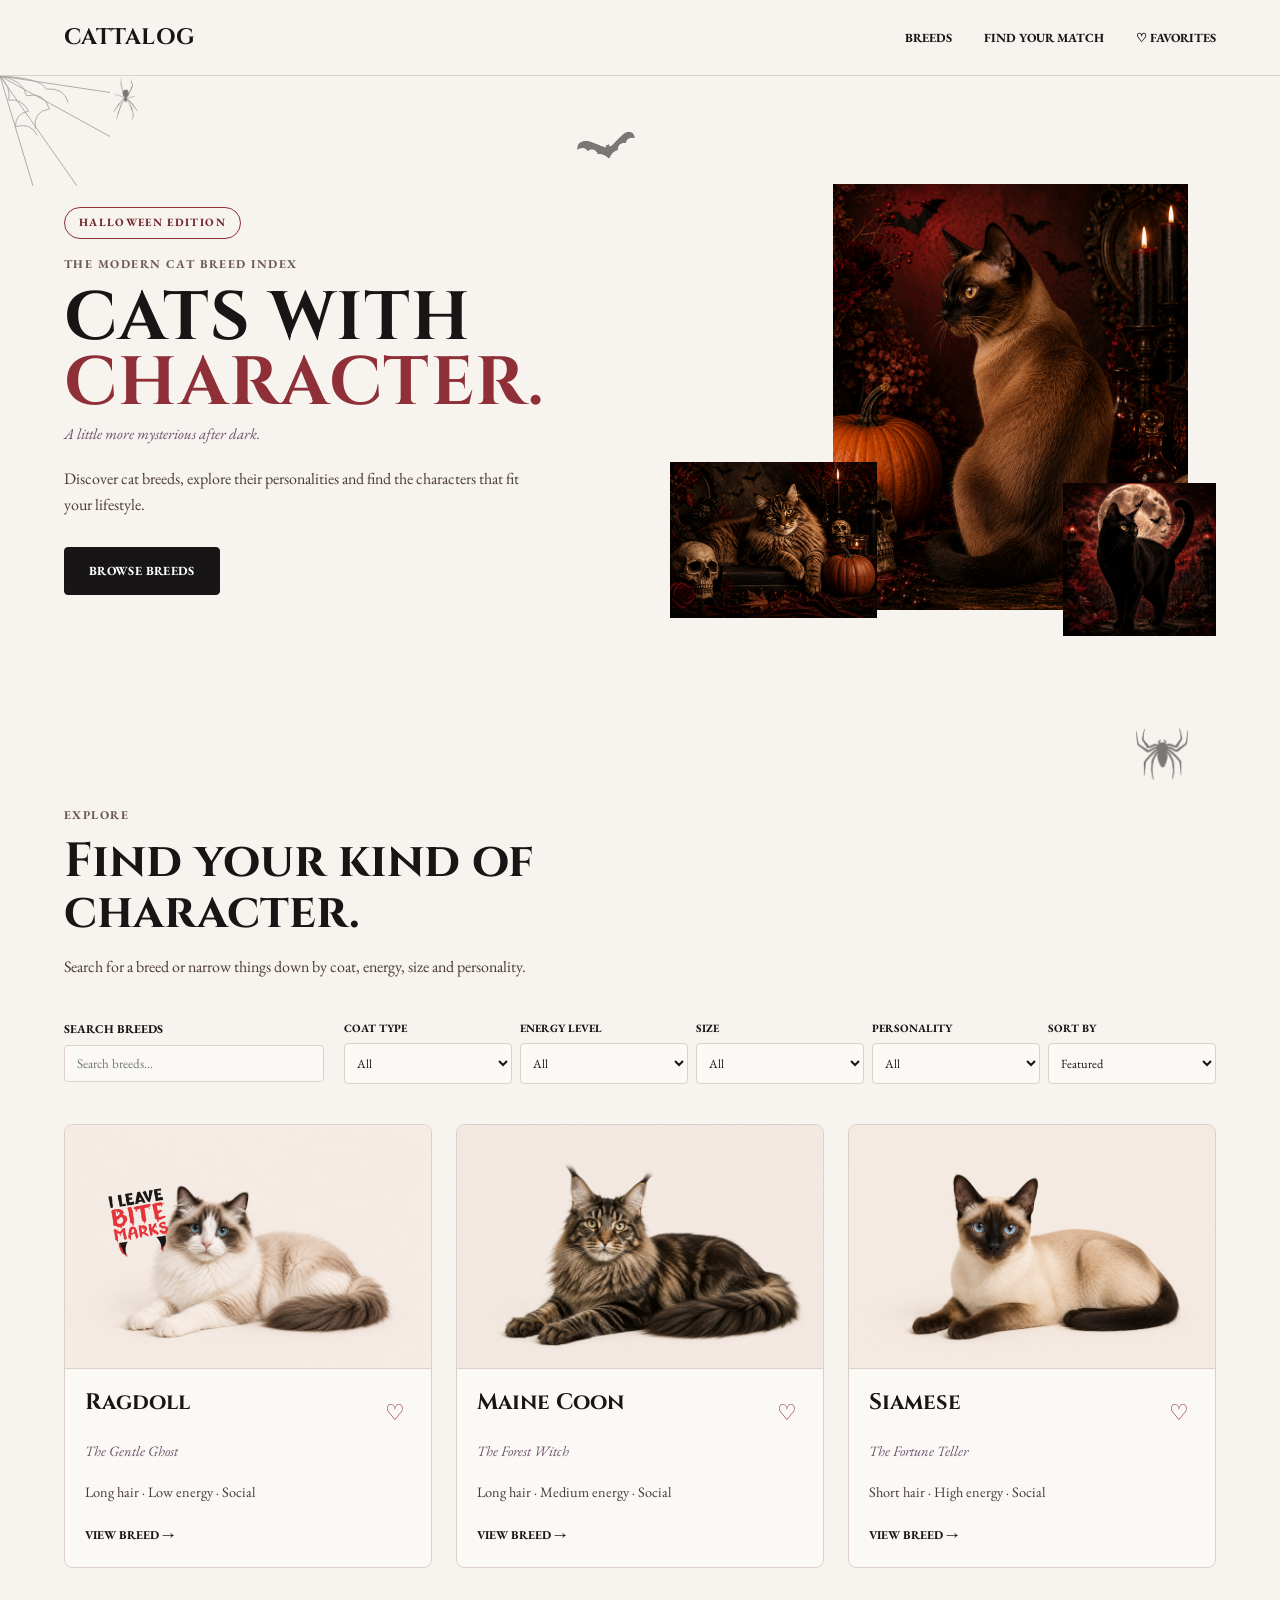
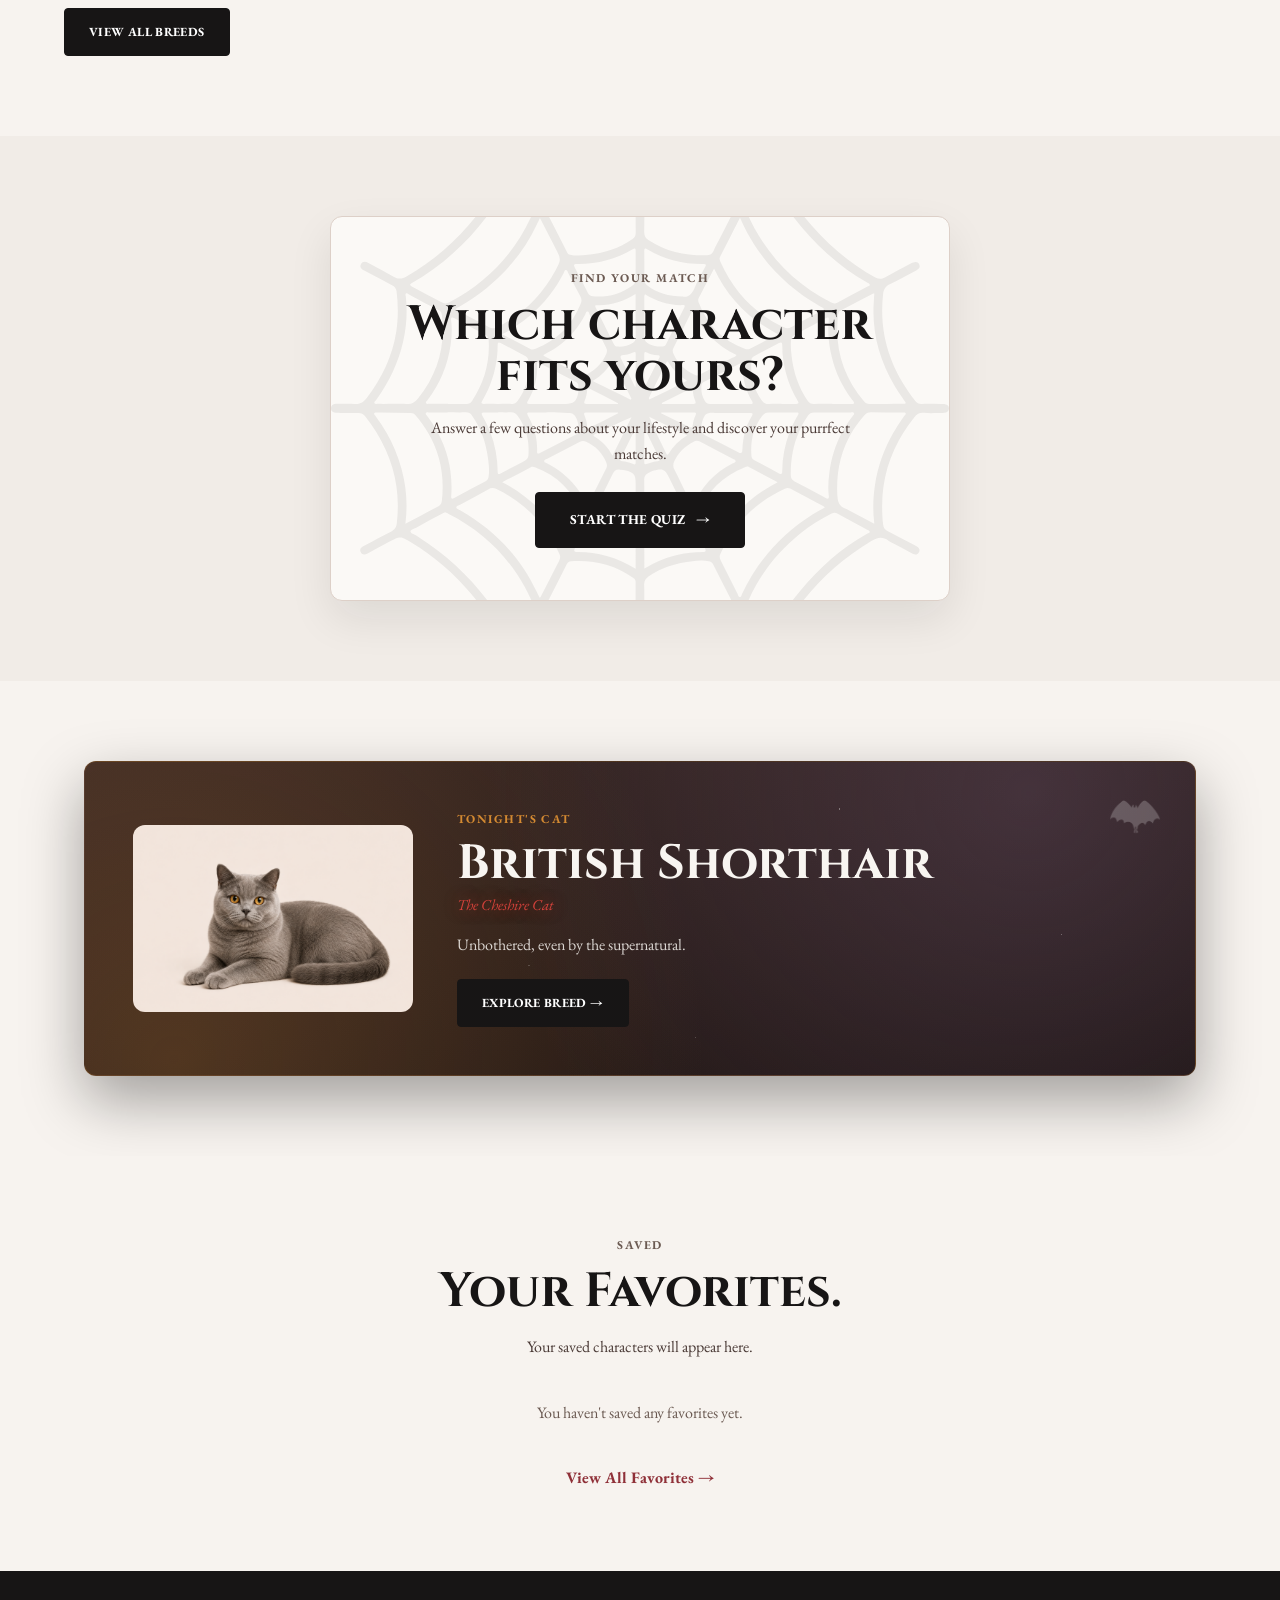
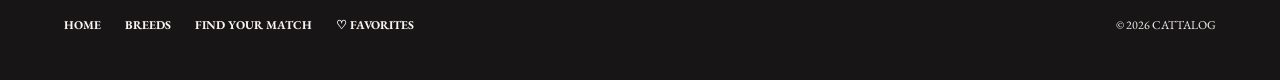
==== commit b374dab4: "Polish and compact the match, results and breed page layouts with a spider-web CTA card, results mat" ====
--- a/index.html
+++ b/index.html
@@ -5,9 +5,9 @@
     <meta charset="UTF-8">
     <meta name="viewport" content="width=device-width, initial-scale=1.0">
     <meta name="description" content="CATTALOG is a modern cat breed index — discover breeds, explore personalities and find your purrfect match.">
-    <link rel="icon" href="images/favicon.svg">
+    <link rel="icon" href="images/cat-on-skull.svg">
     <link rel="stylesheet" href="css/style.css">
-    <title>CATTALOG</title>
+    <title>CATTALOG — Halloween Edition</title>
 </head>
 
 <body>
@@ -135,6 +135,36 @@
     </section>
 
 
+    <!-- MATCH -->
+    <section class="match-section">
+
+        <div class="match-content">
+
+            <img src="images/spider-web.svg" alt="" aria-hidden="true" class="match-web">
+
+            <p class="section-label">
+                Find Your Match
+            </p>
+
+            <h2>
+                Which character fits yours?
+            </h2>
+
+            <p>
+                Answer a few questions about your lifestyle
+                and discover your purrfect matches.
+            </p>
+
+            <a href="match.html" class="button button-large match-start">
+                Start the Quiz
+                <span aria-hidden="true">→</span>
+            </a>
+
+        </div>
+
+    </section>
+
+
     <!-- TONIGHT'S CAT -->
     <section class="tonight-cat">
 
@@ -151,41 +181,10 @@
     </section>
 
 
-    <!-- MATCH -->
-    <section class="match-section">
-
-        <img src="images/cat-skeleton.png" alt="" aria-hidden="true" class="page-decor decor-match-skeleton" loading="lazy">
-
-        <div class="match-content">
-
-            <p class="section-label">
-                Find Your Match
-            </p>
-
-            <h2>
-                Which character fits yours?
-            </h2>
-
-            <p>
-                Answer a few questions about your lifestyle
-                and discover your purrfect matches.
-            </p>
-
-            <a href="match.html" class="button">
-                Start the Quiz
-            </a>
-
-        </div>
-
-    </section>
-
-
     <!-- FAVORITES PREVIEW -->
     <section class="favorites-preview">
 
-        <img src="images/cute-ghost.png" alt="" aria-hidden="true" class="page-decor decor-favorites-ghost" loading="lazy">
-
-        <header class="section-header">
+        <header class="section-header section-header-center">
             <p class="section-label">Saved</p>
 
             <h2>Your Favorites.</h2>
@@ -201,7 +200,7 @@
         </div>
 
 
-        <a href="favorites.html">
+        <a href="favorites.html" class="favorites-preview-link">
             View All Favorites →
         </a>
 
--- a/css/style.css
+++ b/css/style.css
@@ -263,6 +263,7 @@
     padding: 80px 5%;
 }
 
+
 .section-header {
     position: relative;
 
@@ -326,8 +327,6 @@
     grid-template-columns: 1fr 1fr;
     align-items: center;
     gap: 60px;
-
-    border-bottom: 1px solid var(--color-border);
 }
 
 .hero-decor {
@@ -808,6 +807,34 @@
     position: relative;
 
     padding: 32px;
+
+    overflow: hidden;
+}
+
+.breed-preview .preview-body .preview-web {
+    position: absolute;
+    top: 50%;
+    right: -14%;
+
+    width: 92%;
+    height: auto;
+
+    object-fit: fill;
+
+    opacity: 0.1;
+    filter: brightness(0);
+
+    transform: translateY(-50%);
+
+    pointer-events: none;
+    user-select: none;
+
+    z-index: 0;
+}
+
+.breed-preview .preview-body > *:not(.preview-web) {
+    position: relative;
+    z-index: 1;
 }
 
 .breed-preview .preview-name {
@@ -1062,18 +1089,75 @@
     position: relative;
 
     background-color: var(--color-surface-soft);
-
-    border-top: 1px solid var(--color-border);
-    border-bottom: 1px solid var(--color-border);
 }
 
 .match-content {
-    max-width: 650px;
+    position: relative;
+    z-index: 1;
+
+    overflow: hidden;
+
+    max-width: 620px;
+    margin: 0 auto;
+
+    display: flex;
+    flex-direction: column;
+    align-items: center;
+
+    padding: 52px 44px;
+
+    background-color: var(--color-surface);
+
+    border: 1px solid var(--color-border);
+    border-radius: var(--radius-large);
+    box-shadow: 0 18px 44px rgb(23 21 21 / 9%);
+
+    text-align: center;
+}
+
+.match-web {
+    position: absolute;
+    top: 50%;
+    left: 50%;
+    z-index: -1;
+
+    width: 140%;
+    min-width: 460px;
+
+    transform: translate(-50%, -50%);
+
+    opacity: 0.07;
+
+    pointer-events: none;
+}
+
+.match-content h2 {
+    margin-bottom: 14px;
 }
 
 .match-content p:not(.section-label) {
-    max-width: 500px;
-    margin-bottom: 28px;
+    max-width: 440px;
+    margin-bottom: 26px;
+}
+
+.button-large {
+    padding: 16px 34px;
+
+    font-size: 0.85rem;
+}
+
+.match-start {
+    display: inline-flex;
+    align-items: center;
+    gap: 10px;
+}
+
+.match-start span {
+    transition: transform 0.2s ease;
+}
+
+.match-start:hover span {
+    transform: translateX(4px);
 }
 
 
@@ -1087,6 +1171,46 @@
     background-color: var(--color-background);
 }
 
+.section-header-center {
+    margin-right: auto;
+    margin-left: auto;
+
+    text-align: center;
+}
+
+.favorites-preview .breed-grid > p {
+    grid-column: 1 / -1;
+
+    margin-bottom: 0;
+
+    color: var(--color-muted);
+
+    text-align: center;
+}
+
+.favorites-preview-link {
+    display: flex;
+    align-items: center;
+    gap: 6px;
+    width: fit-content;
+    margin: 8px auto 0;
+
+    color: var(--color-accent);
+
+    font-family: "EB Garamond", Georgia, "Times New Roman", serif;
+    font-weight: 700;
+
+    text-decoration: none;
+
+    transition: gap 0.2s ease, color 0.2s ease;
+}
+
+.favorites-preview-link:hover {
+    gap: 12px;
+
+    color: var(--color-accent-dark);
+}
+
 .empty-favorites {
     color: var(--color-muted);
 }
@@ -1105,8 +1229,6 @@
 
     padding-top: 100px;
     padding-bottom: 60px;
-
-    border-bottom: 1px solid var(--color-border);
 
     container-type: inline-size;
 }
@@ -1194,49 +1316,39 @@
 
 
 /* ==================================================
-   BREED ABOUT
+   BREED PAGE — compact, combined sections
    ================================================== */
 
-.breed-about {
-    border-top: 1px solid var(--color-border);
+.breed-page .breed-overview,
+.breed-page .breed-character,
+.breed-page .match-cta,
+.breed-page .breed-feedback {
+    padding-top: 56px;
+    padding-bottom: 56px;
+}
+
+.breed-page .breed-detail {
+    padding-top: 44px;
+    padding-bottom: 52px;
+}
+
+
+/* Overview — About + Basics side by side */
+
+.breed-overview {
+    display: grid;
+    grid-template-columns: minmax(0, 1.15fr) minmax(0, 1fr);
+    gap: 52px;
+    align-items: start;
 }
 
 .breed-about p {
-    max-width: 750px;
-}
-
-
-/* ==================================================
-   BREED BASICS
-   ================================================== */
-
-.breed-basics {
-    border-top: 1px solid var(--color-border);
-}
-
-.basics-grid {
-    display: grid;
-    grid-template-columns: repeat(auto-fit, minmax(160px, 1fr));
-    gap: 16px;
-    margin-bottom: 16px;
-}
-
-.basics-grid article {
-    padding: 20px;
-
-    background-color: var(--color-surface);
-
-    border: 1px solid var(--color-border);
-    border-radius: var(--radius-small);
-}
-
-.basics-grid article p {
-    margin-bottom: 0;
+    max-width: none;
 }
 
 .fun-fact {
-    margin-bottom: 12px;
-    padding: 20px 24px;
+    margin: 20px 0 12px;
+    padding: 16px 20px;
 
     background-color: var(--color-surface);
 
@@ -1244,15 +1356,32 @@
     border-radius: var(--radius-small);
 }
 
+.health-note {
+    padding: 16px 20px;
+
+    background-color: var(--color-surface);
+
+    border-left: 4px solid var(--color-muted);
+    border-radius: var(--radius-small);
+}
+
+.fun-fact-label,
+.health-note-label {
+    margin-bottom: 5px;
+
+    font-size: 0.68rem;
+    font-weight: 700;
+
+    letter-spacing: 0.06em;
+    text-transform: uppercase;
+}
+
 .fun-fact-label {
-    margin-bottom: 6px;
-
     color: var(--color-accent-dark);
-
-    font-size: 0.7rem;
-    font-weight: 700;
-
-    text-transform: uppercase;
+}
+
+.health-note-label {
+    color: var(--color-muted);
 }
 
 .fun-fact-text {
@@ -1262,26 +1391,6 @@
     font-style: italic;
 }
 
-.health-note {
-    padding: 20px 24px;
-
-    background-color: var(--color-surface);
-
-    border-left: 4px solid var(--color-muted);
-    border-radius: var(--radius-small);
-}
-
-.health-note-label {
-    margin-bottom: 6px;
-
-    color: var(--color-muted);
-
-    font-size: 0.7rem;
-    font-weight: 700;
-
-    text-transform: uppercase;
-}
-
 .health-note-text {
     margin-bottom: 0;
 
@@ -1289,22 +1398,189 @@
 }
 
 
-/* ==================================================
-   PERSONALITY
-   ================================================== */
-
-.personality-section {
+/* Basics — compact spec card */
+
+.breed-basics {
+    padding: 6px 24px 12px;
+
     background-color: var(--color-surface);
+
+    border: 1px solid var(--color-border);
+    border-radius: var(--radius-medium);
+}
+
+.breed-basics h2 {
+    margin: 16px 0 2px;
+}
+
+.basics-row {
+    display: flex;
+    align-items: baseline;
+    justify-content: space-between;
+    gap: 16px;
+
+    padding: 12px 0;
+
+    border-bottom: 1px solid var(--color-border);
+}
+
+.basics-row:last-child {
+    border-bottom: 0;
+}
+
+.basics-row h3 {
+    margin: 0;
+
+    color: var(--color-muted);
+
+    font-family: "EB Garamond", Georgia, "Times New Roman", serif;
+    font-size: 0.78rem;
+    font-weight: 700;
+
+    letter-spacing: 0.06em;
+    text-transform: uppercase;
+}
+
+.basics-row p {
+    margin: 0;
+
+    color: var(--color-text);
+    font-weight: 600;
+
+    text-align: right;
+}
+
+
+/* Character — Personality + Good With side by side */
+
+.breed-character {
+    position: relative;
+
+    display: grid;
+    grid-template-columns: minmax(0, 1fr) minmax(0, 1fr);
+    gap: 52px;
+    align-items: start;
+
+    background-color: var(--color-surface);
+}
+
+.decor-character-spider {
+    top: 0;
+    right: 7%;
+
+    width: 44px;
+
+    transform-origin: top center;
+
+    animation: decor-sway 4.6s ease-in-out infinite;
+    animation-delay: -1.1s;
 }
 
 .personality-traits {
-    max-width: 600px;
-}
-
-
-/* ==================================================
-   GOOD WITH
-   ================================================== */
+    max-width: none;
+    margin-top: 18px;
+}
+
+.character-side {
+    display: flex;
+    flex-direction: column;
+    gap: 32px;
+}
+
+.breed-good-with .tag-list {
+    margin-top: 18px;
+}
+
+
+/* Personality stat bars */
+
+.stat-row {
+    margin-bottom: 16px;
+}
+
+.stat-row:last-child {
+    margin-bottom: 0;
+}
+
+.stat-head {
+    display: flex;
+    align-items: baseline;
+    justify-content: space-between;
+    gap: 12px;
+
+    margin-bottom: 7px;
+}
+
+.stat-label {
+    margin-bottom: 0;
+
+    color: var(--color-muted);
+
+    font-size: 0.7rem;
+    font-weight: 700;
+
+    letter-spacing: 0.05em;
+    text-transform: uppercase;
+}
+
+.stat-value {
+    margin-bottom: 0;
+
+    color: var(--color-accent-dark);
+
+    font-family: "Cinzel", Georgia, "Times New Roman", serif;
+    font-size: 0.92rem;
+    font-weight: 700;
+}
+
+.stat-value span {
+    color: var(--color-muted);
+
+    font-family: "EB Garamond", Georgia, "Times New Roman", serif;
+    font-size: 0.76rem;
+    font-weight: 400;
+}
+
+.stat-track {
+    height: 8px;
+
+    background-color: var(--color-surface-soft);
+
+    border: 1px solid var(--color-border);
+    border-radius: 999px;
+
+    overflow: hidden;
+}
+
+.stat-fill {
+    height: 100%;
+
+    background: linear-gradient(
+        to right,
+        var(--color-accent-dark),
+        var(--color-accent)
+    );
+
+    border-radius: 999px;
+
+    transform-origin: left;
+    animation: stat-grow 0.9s cubic-bezier(0.2, 0.8, 0.2, 1) both;
+}
+
+@keyframes stat-grow {
+    from {
+        transform: scaleX(0);
+    }
+}
+
+@media (prefers-reduced-motion: reduce) {
+    .stat-fill {
+        animation: none;
+    }
+}
+
+
+/* Good With tags */
 
 .tag-list {
     display: flex;
@@ -1313,69 +1589,134 @@
 }
 
 .tag {
-    padding: 10px 18px;
+    padding: 11px 20px;
 
     background-color: var(--color-accent-light);
     color: var(--color-accent-dark);
 
+    border: 1px solid transparent;
     border-radius: 999px;
 
-    font-size: 0.8rem;
-    font-weight: 700;
+    font-size: 0.82rem;
+    font-weight: 700;
+
+    transition:
+        transform 0.15s ease,
+        border-color 0.15s ease;
+}
+
+.tag:hover {
+    transform: translateY(-2px);
+
+    border-color: var(--color-accent);
+}
+
+
+/* Vibe — pull-quote card in the character column */
+
+.breed-vibe {
+    margin: 0;
+    padding: 22px 26px;
+
+    background-color: var(--color-surface-soft);
+
+    border-radius: var(--radius-medium);
+}
+
+.breed-vibe-quote {
+    margin: 4px 0 0;
+
+    color: var(--color-text);
+
+    font-family: "Cinzel", Georgia, "Times New Roman", serif;
+    font-size: clamp(1.15rem, 1.8vw, 1.5rem);
+    font-style: italic;
+    line-height: 1.35;
+}
+
+.breed-vibe-quote::before {
+    content: "\201C";
+
+    display: block;
+    margin-bottom: -14px;
+
+    color: var(--color-accent);
+
+    font-size: 2.6rem;
+    font-style: normal;
+    line-height: 0.7;
 }
 
 
 /* ==================================================
-   BREED VIBE
+   RATING + COMMENTS
    ================================================== */
 
-.breed-vibe {
-    max-width: 850px;
-}
-
-.breed-vibe h2 {
-    font-style: italic;
-}
-
-
-/* ==================================================
-   RATING
-   ================================================== */
+.breed-feedback {
+    display: grid;
+    grid-template-columns: minmax(0, 320px) 1fr;
+    gap: 48px;
+    align-items: start;
+}
 
 .breed-rating {
     position: relative;
 
-    max-width: 700px;
+    overflow: hidden;
+
+    padding: 26px 28px 30px;
+
+    background-color: var(--color-surface-soft);
+
+    border: 1px solid var(--color-border);
+    border-radius: var(--radius-medium);
+}
+
+.breed-rating h2 {
+    margin-bottom: 8px;
+
+    font-size: 1.6rem;
 }
 
 .rating-widget {
     display: flex;
-    gap: 6px;
-
-    margin: 20px 0 12px;
+    gap: 4px;
+
+    margin: 16px 0 10px;
 }
 
 .rating-star {
-    padding: 4px;
+    padding: 2px;
 
     background: transparent;
     color: var(--color-accent);
 
     border: 0;
 
-    font-size: 1.8rem;
+    font-size: 2.1rem;
     line-height: 1;
 
-    transition: transform 0.15s ease;
-}
-
-.rating-star:hover {
-    transform: scale(1.15);
+    transition:
+        transform 0.15s ease,
+        color 0.15s ease;
+}
+
+.rating-star:hover,
+.rating-star:focus-visible {
+    transform: scale(1.2);
+
+    color: var(--color-accent-bright);
+
+    outline: none;
 }
 
 .rating-summary {
+    margin-bottom: 0;
+    padding-right: 52px;
+
     color: var(--color-muted);
-    font-size: 0.9rem;
+    font-size: 0.88rem;
+    font-weight: 600;
 }
 
 
@@ -1384,7 +1725,7 @@
    ================================================== */
 
 .breed-comments {
-    max-width: 700px;
+    min-width: 0;
 }
 
 .comment-form {
@@ -1520,8 +1861,6 @@
     position: relative;
 
     background-color: var(--color-surface-soft);
-
-    border-top: 1px solid var(--color-border);
 }
 
 
@@ -1532,19 +1871,53 @@
 .quiz-section {
     position: relative;
 
+    overflow: hidden;
+
     max-width: 900px;
 
     margin: 0 auto;
+    padding-top: 48px;
+}
+
+/* Faint web behind the quiz to fill the space */
+.quiz-web {
+    position: absolute;
+    top: 40px;
+    left: 50%;
+    z-index: 0;
+
+    width: 860px;
+    max-width: 128%;
+
+    transform: translateX(-50%);
+
+    opacity: 0.05;
+
+    pointer-events: none;
+    user-select: none;
+}
+
+.quiz-header,
+.quiz-body,
+.quiz-history,
+.match-history {
+    position: relative;
+    z-index: 1;
 }
 
 .quiz-header {
-    position: relative;
-
-    margin-bottom: 50px;
+    margin-bottom: 32px;
 
     text-align: center;
 
     container-type: inline-size;
+}
+
+.quiz-header h1 {
+    margin-bottom: 16px;
+
+    font-size: clamp(1.75rem, 6cqw, 2.6rem);
+    line-height: 1.05;
 }
 
 .quiz-header p {
@@ -1733,6 +2106,11 @@
 .best-match {
     position: relative;
 
+    display: grid;
+    grid-template-columns: minmax(0, 300px) 1fr;
+    gap: 40px;
+    align-items: start;
+
     padding: 40px;
 
     background-color: var(--color-surface);
@@ -1741,6 +2119,10 @@
     border-radius: var(--radius-medium);
 }
 
+.best-match-body {
+    min-width: 0;
+}
+
 .match-label {
     color: var(--color-accent-dark);
 
@@ -1750,9 +2132,18 @@
     text-transform: uppercase;
 }
 
+.best-match-body h2 {
+    margin-top: 6px;
+}
+
+.best-match-tagline {
+    margin-bottom: 0;
+}
+
 .match-image {
-    aspect-ratio: 3 / 2;
-    margin-bottom: 20px;
+    position: relative;
+
+    aspect-ratio: 3 / 4;
 
     background-color: var(--color-surface-soft);
 
@@ -1762,12 +2153,140 @@
     overflow: hidden;
 }
 
+/* "gimme candy" — lettering straight on the photo, like the cat's speaking */
+.match-image .decor-candy {
+    position: absolute;
+    top: 5%;
+    left: 4%;
+
+    width: 48%;
+    height: auto;
+    max-width: 144px;
+
+    transform: rotate(-3deg);
+
+    filter:
+        drop-shadow(0 0 3px rgb(251 249 246 / 85%))
+        drop-shadow(0 1px 2px rgb(251 249 246 / 70%))
+        drop-shadow(0 3px 9px rgb(23 21 21 / 45%));
+
+    pointer-events: none;
+    z-index: 2;
+}
+
 .match-score {
+    margin-top: 16px;
+
     color: var(--color-accent);
 
     font-family: "Cinzel", Georgia, "Times New Roman", serif;
-    font-size: 3.5rem;
-    font-weight: 700;
+    font-size: 3rem;
+    font-weight: 700;
+    line-height: 1;
+
+    text-align: center;
+}
+
+.match-score span {
+    display: block;
+    margin-top: 6px;
+
+    color: var(--color-muted);
+
+    font-family: "EB Garamond", Georgia, "Times New Roman", serif;
+    font-size: 0.72rem;
+    font-weight: 700;
+
+    letter-spacing: 0.14em;
+    text-transform: uppercase;
+}
+
+.match-breakdown {
+    max-width: 460px;
+    margin: 22px 0 26px;
+}
+
+.match-breakdown-title {
+    margin-bottom: 12px;
+
+    color: var(--color-muted);
+
+    font-size: 0.72rem;
+    font-weight: 700;
+
+    letter-spacing: 0.12em;
+    text-transform: uppercase;
+}
+
+.match-breakdown ul {
+    display: flex;
+    flex-direction: column;
+    gap: 11px;
+
+    margin: 0;
+    padding: 0;
+
+    list-style: none;
+}
+
+.match-bar {
+    display: grid;
+    grid-template-columns: 84px 1fr 40px;
+    align-items: center;
+    gap: 12px;
+}
+
+.match-bar-label {
+    color: var(--color-text-soft);
+
+    font-size: 0.85rem;
+}
+
+.match-bar-track {
+    height: 8px;
+
+    background-color: var(--color-surface-soft);
+
+    border: 1px solid var(--color-border);
+    border-radius: 999px;
+
+    overflow: hidden;
+}
+
+.match-bar-fill {
+    display: block;
+    height: 100%;
+
+    background: linear-gradient(
+        to right,
+        var(--color-accent-dark),
+        var(--color-accent)
+    );
+    border-radius: 999px;
+
+    transform-origin: left;
+    animation: match-bar-grow 0.9s cubic-bezier(0.2, 0.8, 0.2, 1) both;
+}
+
+@keyframes match-bar-grow {
+    from {
+        transform: scaleX(0);
+    }
+}
+
+.match-bar-value {
+    color: var(--color-accent-dark);
+
+    font-size: 0.8rem;
+    font-weight: 700;
+
+    text-align: right;
+}
+
+@media (prefers-reduced-motion: reduce) {
+    .match-bar-fill {
+        animation: none;
+    }
 }
 
 .match-actions {
@@ -1775,6 +2294,12 @@
     align-items: center;
     flex-wrap: wrap;
     gap: 16px;
+}
+
+/* "X% Match" subtitle on the other match cards */
+.card-match-score {
+    color: var(--color-accent);
+    font-weight: 700;
 }
 
 
@@ -2068,24 +2593,11 @@
     animation-delay: -2s;
 }
 
-.decor-favorites-ghost {
-    right: 4%;
-    bottom: 10px;
-
-    width: 90px;
-
-    opacity: 0.85;
-    filter: none;
-
-    animation: decor-bob 6s ease-in-out infinite;
-    animation-delay: -2.4s;
-}
-
 .decor-breeds-bat {
-    top: 8%;
+    top: 26%;
     right: 6%;
 
-    width: 56px;
+    width: 116px;
 
     animation: decor-bob 6.8s ease-in-out infinite;
     animation-delay: -1s;
@@ -2137,12 +2649,12 @@
 }
 
 .decor-rating-skeleton {
-    right: 0;
-    bottom: 0;
-
-    width: 70px;
-
-    opacity: 0.6;
+    right: 14px;
+    bottom: 12px;
+
+    width: 44px;
+
+    opacity: 0.45;
     filter: none;
 
     animation: decor-bob 5.8s ease-in-out infinite;
@@ -2161,7 +2673,7 @@
 }
 
 .decor-quiz-bat {
-    top: -10px;
+    top: 38%;
     right: 2%;
 
     width: 54px;
@@ -2183,10 +2695,10 @@
 }
 
 .decor-results-ghost {
-    top: -55px;
-    right: 4%;
-
-    width: 64px;
+    right: 5%;
+    bottom: 2px;
+
+    width: 56px;
 
     opacity: 0.85;
     filter: none;
@@ -2206,26 +2718,49 @@
     animation-delay: -2.2s;
 }
 
-.decor-favorites-bitemarks {
+.decor-favorites-spider {
     top: 0;
-    right: 0;
-
-    width: 64px;
-
-    opacity: 0.85;
-    filter: none;
-    transform: rotate(6deg);
-}
-
-.decor-match-bitemarks {
-    top: 20px;
-    right: 20px;
-
-    width: 64px;
+    left: 9%;
+
+    width: 44px;
+
+    transform-origin: top center;
+
+    animation: decor-sway 4.3s ease-in-out infinite;
+    animation-delay: -0.9s;
+}
+
+.decor-favorites-spider2 {
+    top: 0;
+    right: 12%;
+
+    width: 52px;
+
+    transform-origin: top center;
+
+    animation: decor-sway 4.9s ease-in-out infinite;
+    animation-delay: -2.1s;
+}
+
+.breed-card-bitten {
+    position: relative;
+}
+
+.decor-card-bitemarks {
+    top: 15%;
+    left: 48px;
+
+    width: 54px;
 
     opacity: 0.9;
     filter: none;
-    transform: rotate(10deg);
+    transform: rotate(-9deg);
+
+    z-index: 2;
+}
+
+#favorites-grid .decor-card-bitemarks {
+    left: 18px;
 }
 
 .decor-favorites-skeleton {
@@ -2329,10 +2864,13 @@
     }
 
 
-    /* Basics */
-
-    .basics-grid {
-        grid-template-columns: repeat(2, 1fr);
+    /* Compact breed sections stack */
+
+    .breed-overview,
+    .breed-character,
+    .breed-feedback {
+        grid-template-columns: 1fr;
+        gap: 36px;
     }
 
 }
@@ -2346,6 +2884,19 @@
 
     section {
         padding: 48px 20px;
+    }
+
+    .match-content {
+        padding: 36px 22px;
+    }
+
+    .breed-page .breed-overview,
+    .breed-page .breed-character,
+    .breed-page .match-cta,
+    .breed-page .breed-feedback,
+    .breed-page .breed-detail {
+        padding-top: 40px;
+        padding-bottom: 40px;
     }
 
 
@@ -2507,13 +3058,6 @@
     }
 
 
-    /* Basics */
-
-    .basics-grid {
-        grid-template-columns: 1fr 1fr;
-    }
-
-
     /* Quiz */
 
     .quiz-section {
@@ -2537,11 +3081,24 @@
     /* Results */
 
     .best-match {
+        grid-template-columns: 1fr;
+        gap: 26px;
+
         padding: 24px;
+    }
+
+    .best-match-media {
+        max-width: 300px;
+        margin: 0 auto;
     }
 
     .match-score {
         font-size: 2.8rem;
+    }
+
+    .match-bar {
+        grid-template-columns: 76px 1fr 38px;
+        gap: 10px;
     }
 
 
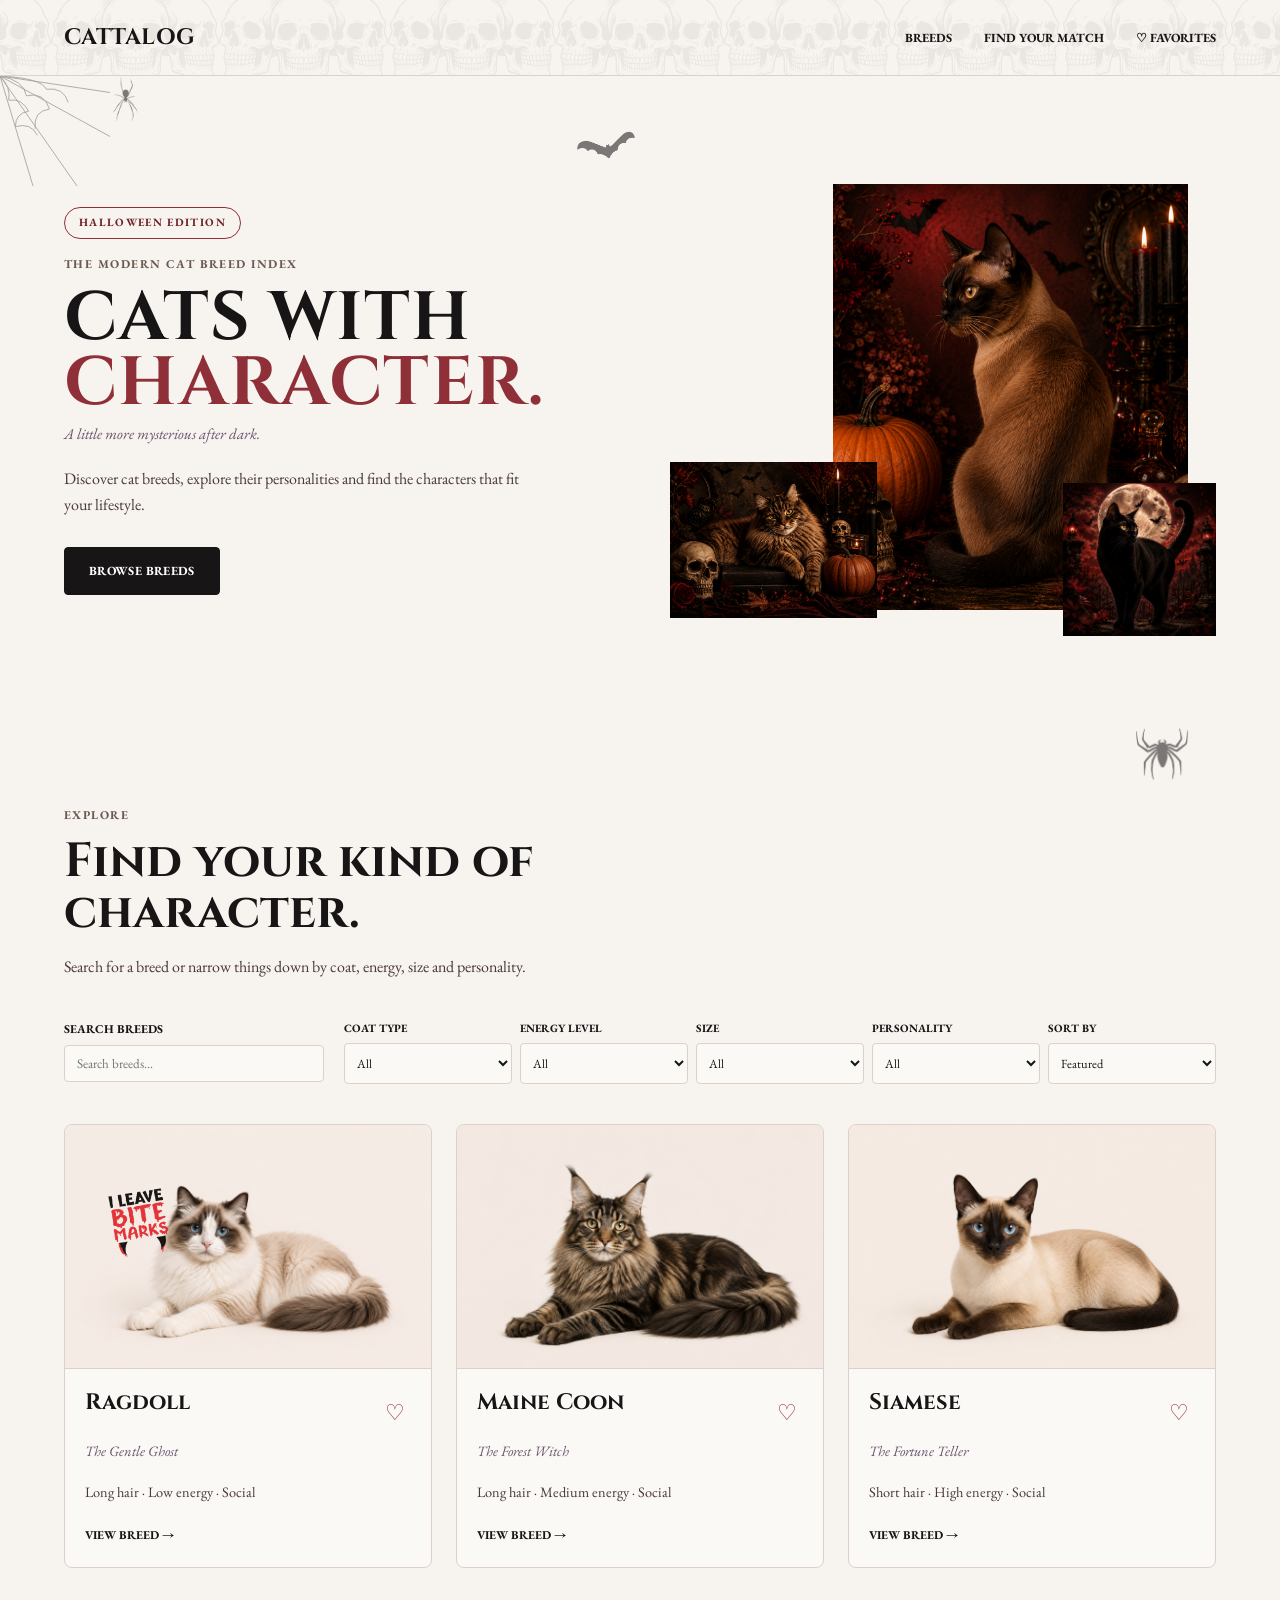
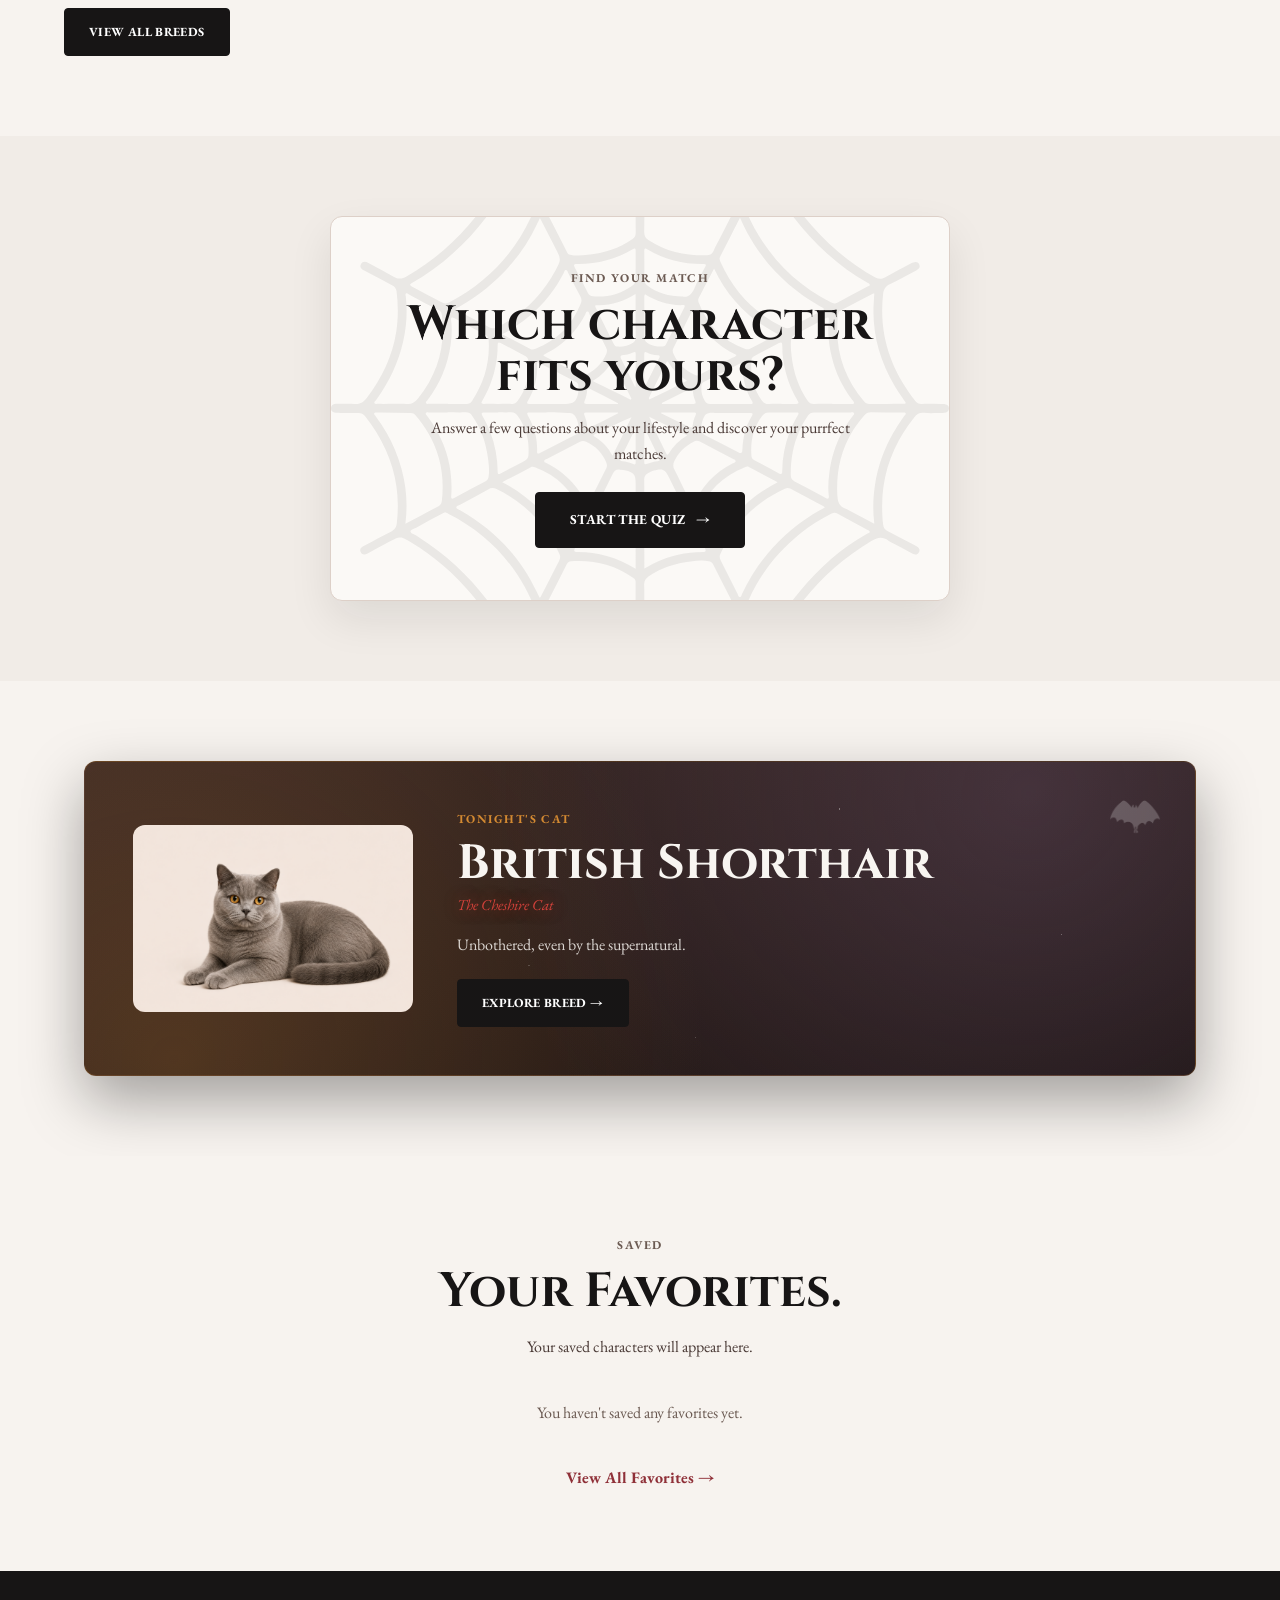
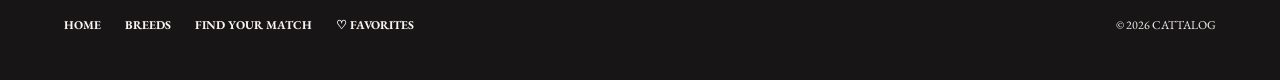
==== commit 054c1ba1: "feat: catalog browsing, scrolling and review improvements" ====
--- a/index.html
+++ b/index.html
@@ -128,7 +128,7 @@
         </div>
 
 
-        <a href="breeds.html" class="button">
+        <a href="breeds.html" class="button" id="home-view-all">
             View All Breeds
         </a>
 
--- a/css/style.css
+++ b/css/style.css
@@ -57,10 +57,6 @@
     box-sizing: border-box;
 }
 
-html {
-    scroll-behavior: smooth;
-}
-
 body {
     display: flex;
     flex-direction: column;
@@ -101,6 +97,23 @@
     color: inherit;
 }
 
+/* Hidden from view but available to screen readers */
+.visually-hidden {
+    position: absolute;
+
+    width: 1px;
+    height: 1px;
+    margin: -1px;
+    padding: 0;
+
+    overflow: hidden;
+
+    clip: rect(0, 0, 0, 0);
+    white-space: nowrap;
+
+    border: 0;
+}
+
 
 /* ==================================================
    TYPOGRAPHY
@@ -164,8 +177,7 @@
 
 /* Accent text inside headings */
 
-h1 span,
-.accent-text {
+h1 span {
     color: var(--color-accent);
 }
 
@@ -175,6 +187,9 @@
    ================================================== */
 
 .site-header {
+    position: relative;
+    z-index: 20;
+
     min-height: 76px;
 
     display: flex;
@@ -185,6 +200,31 @@
 
     background-color: var(--color-background);
     border-bottom: 1px solid var(--color-border);
+}
+
+/* Faint band of skulls running side to side behind the nav */
+.site-header::before {
+    content: "";
+
+    position: absolute;
+    inset: 0;
+    z-index: -1;
+
+    background-image: url("../images/3-skulls.svg");
+    background-repeat: repeat-x;
+    background-position: center;
+    background-size: auto 128%;
+
+    opacity: 0.06;
+
+    pointer-events: none;
+}
+
+.logo,
+.nav-toggle,
+.main-nav {
+    position: relative;
+    z-index: 1;
 }
 
 .logo {
@@ -499,10 +539,40 @@
 
 .breed-filter-bar {
     display: flex;
+    flex-wrap: wrap;
     align-items: flex-start;
     gap: 20px;
 
     margin-bottom: 40px;
+}
+
+.clear-filters-button {
+    flex-basis: 100%;
+
+    padding: 0;
+    margin-top: 2px;
+
+    background: none;
+    border: 0;
+
+    color: var(--color-muted);
+
+    font-size: 0.78rem;
+    font-weight: 700;
+
+    text-align: left;
+    text-transform: uppercase;
+    letter-spacing: 0.02em;
+
+    transition: color 0.2s ease;
+}
+
+.clear-filters-button:hover {
+    color: var(--color-accent-dark);
+}
+
+.clear-filters-button[hidden] {
+    display: none;
 }
 
 
@@ -609,6 +679,16 @@
     gap: 24px;
 
     margin-bottom: 40px;
+}
+
+.load-more-button {
+    display: block;
+    width: fit-content;
+    margin: 0 auto;
+}
+
+.load-more-button[hidden] {
+    display: none;
 }
 
 
@@ -806,7 +886,7 @@
 .breed-preview .preview-body {
     position: relative;
 
-    padding: 32px;
+    padding: 24px;
 
     overflow: hidden;
 }
@@ -838,11 +918,11 @@
 }
 
 .breed-preview .preview-name {
-    font-size: 1.6rem;
+    font-size: 1.4rem;
 }
 
 .breed-preview .preview-vibe {
-    margin-bottom: 24px;
+    margin-bottom: 16px;
 
     color: var(--color-text);
     font-style: italic;
@@ -851,13 +931,13 @@
 .preview-basics {
     display: grid;
     grid-template-columns: repeat(2, 1fr);
-    gap: 10px;
-
-    margin-bottom: 24px;
+    gap: 8px;
+
+    margin-bottom: 16px;
 }
 
 .preview-basic {
-    padding: 12px 14px;
+    padding: 10px 12px;
 
     background-color: var(--color-surface-soft);
 
@@ -885,64 +965,22 @@
 }
 
 .preview-personality {
-    margin-bottom: 24px;
+    margin-bottom: 16px;
+}
+
+.preview-personality .stat-row {
+    margin-bottom: 12px;
 }
 
 .breed-preview .preview-link {
     padding: 12px 20px;
-}
-
-
-/* ==================================================
-   STAT BARS
-   (shared by the quick preview modal and the
-   breed detail page)
-   ================================================== */
-
-.stat-row {
-    margin-bottom: 16px;
-}
-
-.stat-row:last-child {
-    margin-bottom: 0;
-}
-
-.stat-label {
-    margin-bottom: 6px;
-
-    color: var(--color-muted);
-
-    font-size: 0.7rem;
-    font-weight: 700;
-
-    text-transform: uppercase;
-}
-
-.stat-track {
-    height: 6px;
-
-    background-color: var(--color-surface-soft);
-
-    border-radius: 999px;
-
-    overflow: hidden;
-}
-
-.stat-fill {
-    height: 100%;
-
-    background-color: var(--color-accent);
-
-    border-radius: 999px;
-
-    transition: width 0.4s ease;
 }
 
 .preview-close {
     position: absolute;
     top: 16px;
     right: 16px;
-    z-index: 1;
+    z-index: 2;
 
     width: 32px;
     height: 32px;
@@ -1241,7 +1279,7 @@
     margin-top: 20px;
     margin-bottom: 0;
 
-    color: var(--color-pumpkin);
+    color: var(--color-accent-dark);
 
     font-size: 0.75rem;
     font-weight: 700;
@@ -1492,7 +1530,7 @@
 }
 
 
-/* Personality stat bars */
+/* Stat bars — shared by the breed detail page and the quick preview modal */
 
 .stat-row {
     margin-bottom: 16px;
@@ -1682,7 +1720,18 @@
     display: flex;
     gap: 4px;
 
-    margin: 16px 0 10px;
+    width: fit-content;
+
+    margin: 16px 0 10px -6px;
+    padding: 4px 6px;
+
+    border-radius: var(--radius-small);
+
+    transition: background-color 0.3s ease;
+}
+
+.rating-widget.rating-missing {
+    background-color: var(--color-accent-light);
 }
 
 .rating-star {
@@ -1717,6 +1766,32 @@
     color: var(--color-muted);
     font-size: 0.88rem;
     font-weight: 600;
+}
+
+.rating-clear {
+    margin-top: 12px;
+    padding: 0;
+
+    background: none;
+    border: 0;
+
+    color: var(--color-muted);
+
+    font-size: 0.72rem;
+    font-weight: 700;
+
+    text-transform: uppercase;
+    letter-spacing: 0.03em;
+
+    transition: color 0.2s ease;
+}
+
+.rating-clear:hover {
+    color: var(--color-accent-dark);
+}
+
+.rating-clear[hidden] {
+    display: none;
 }
 
 
@@ -1736,6 +1811,15 @@
     margin: 30px 0 40px;
 }
 
+/* Keep the submit button its own size instead of stretching the full form width */
+.comment-form button[type="submit"] {
+    align-self: flex-start;
+
+    padding: 11px 20px;
+
+    font-size: 0.72rem;
+}
+
 .comment-field label {
     display: block;
 
@@ -1810,8 +1894,17 @@
     border-radius: var(--radius-medium);
 }
 
+.comment-header {
+    display: flex;
+    align-items: baseline;
+    flex-wrap: wrap;
+    gap: 4px 12px;
+
+    margin-bottom: 6px;
+}
+
 .comment-author {
-    margin-bottom: 6px;
+    margin-bottom: 0;
 
     color: var(--color-accent-dark);
     font-size: 0.78rem;
@@ -1820,7 +1913,26 @@
     text-transform: uppercase;
 }
 
+.comment-rating {
+    margin-bottom: 0;
+
+    color: var(--color-accent);
+    font-size: 0.9rem;
+    letter-spacing: 2px;
+}
+
+.comment-date {
+    display: block;
+
+    margin-bottom: 10px;
+
+    color: var(--color-muted);
+    font-size: 0.75rem;
+}
+
 .comment-text {
+    margin-bottom: 0;
+
     color: var(--color-text-soft);
 }
 
@@ -2431,6 +2543,10 @@
     padding-right: 0;
 }
 
+.more-matches[hidden] {
+    display: none;
+}
+
 
 /* ==================================================
    FAVORITES PAGE
@@ -2761,19 +2877,6 @@
 
 #favorites-grid .decor-card-bitemarks {
     left: 18px;
-}
-
-.decor-favorites-skeleton {
-    right: 4%;
-    bottom: 0;
-
-    width: 80px;
-
-    opacity: 0.6;
-    filter: none;
-
-    animation: decor-bob 5.6s ease-in-out infinite;
-    animation-delay: -1.2s;
 }
 
 @keyframes decor-bob {
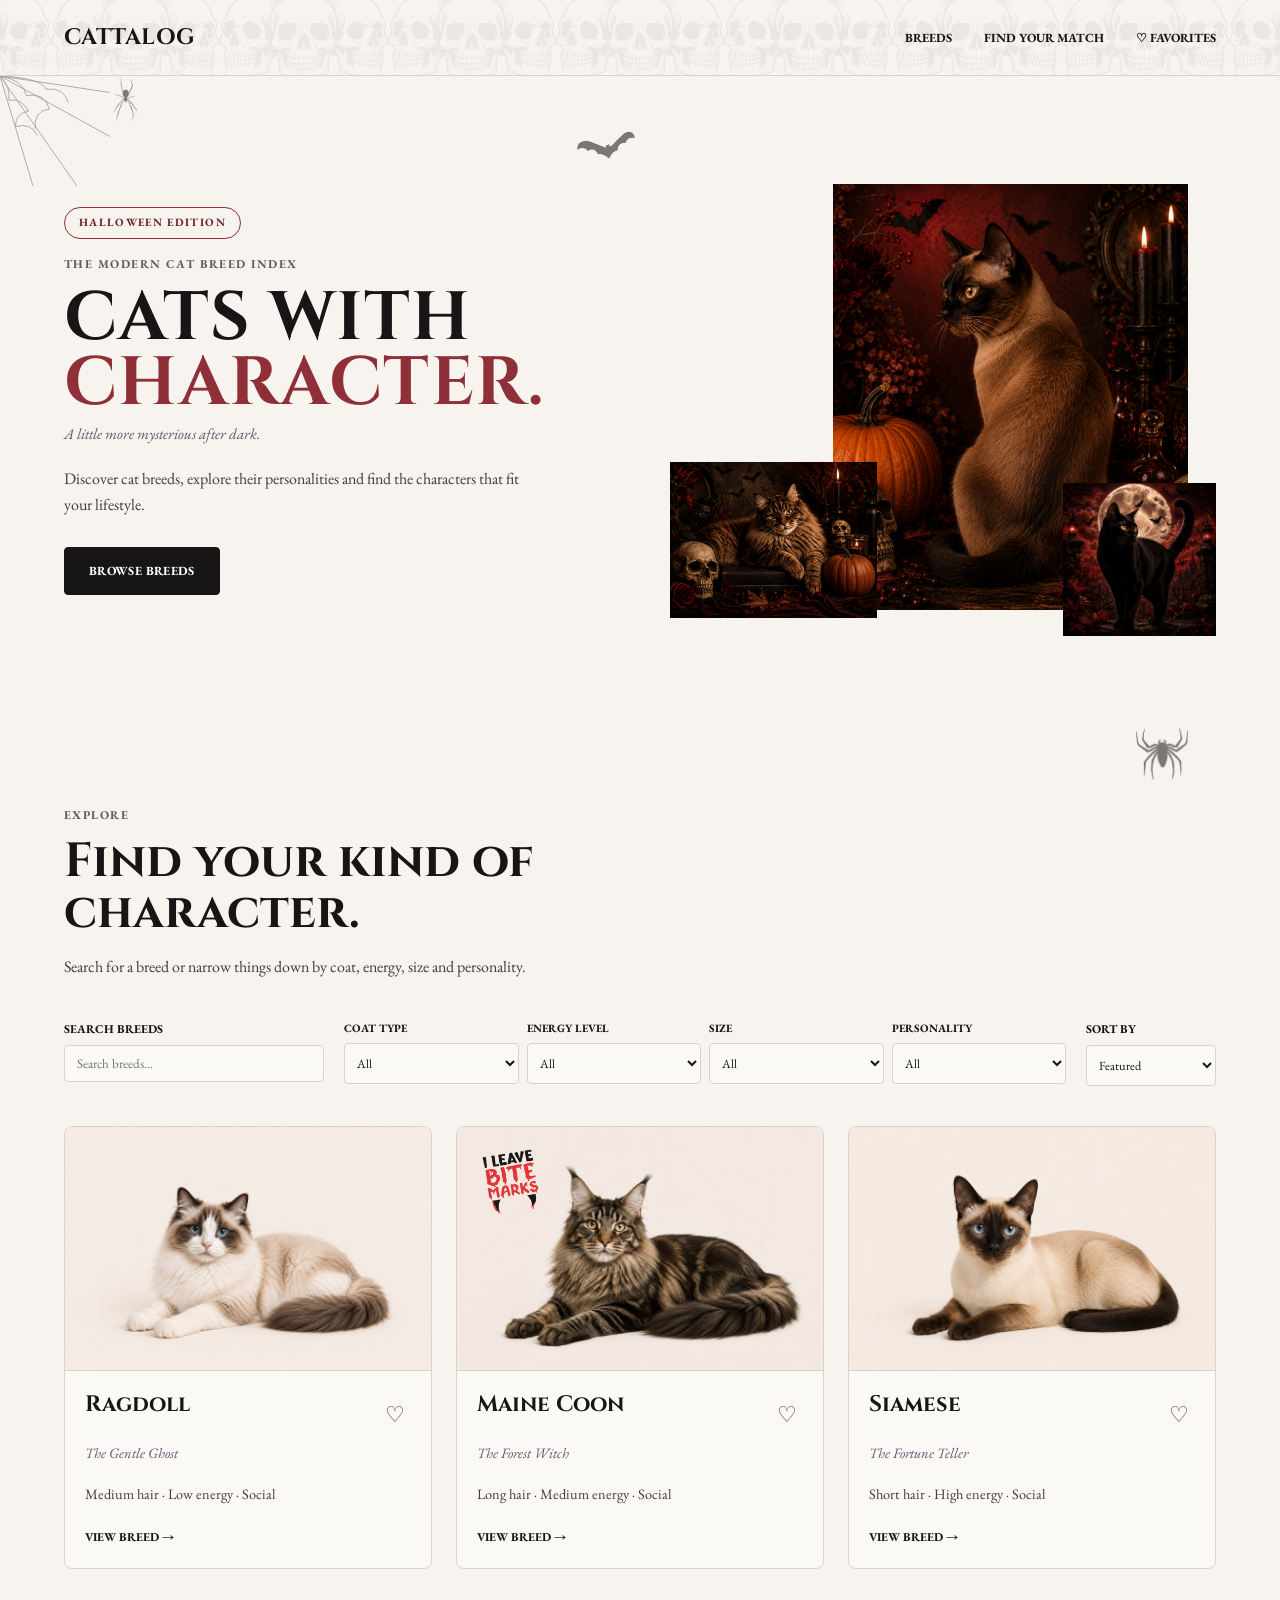
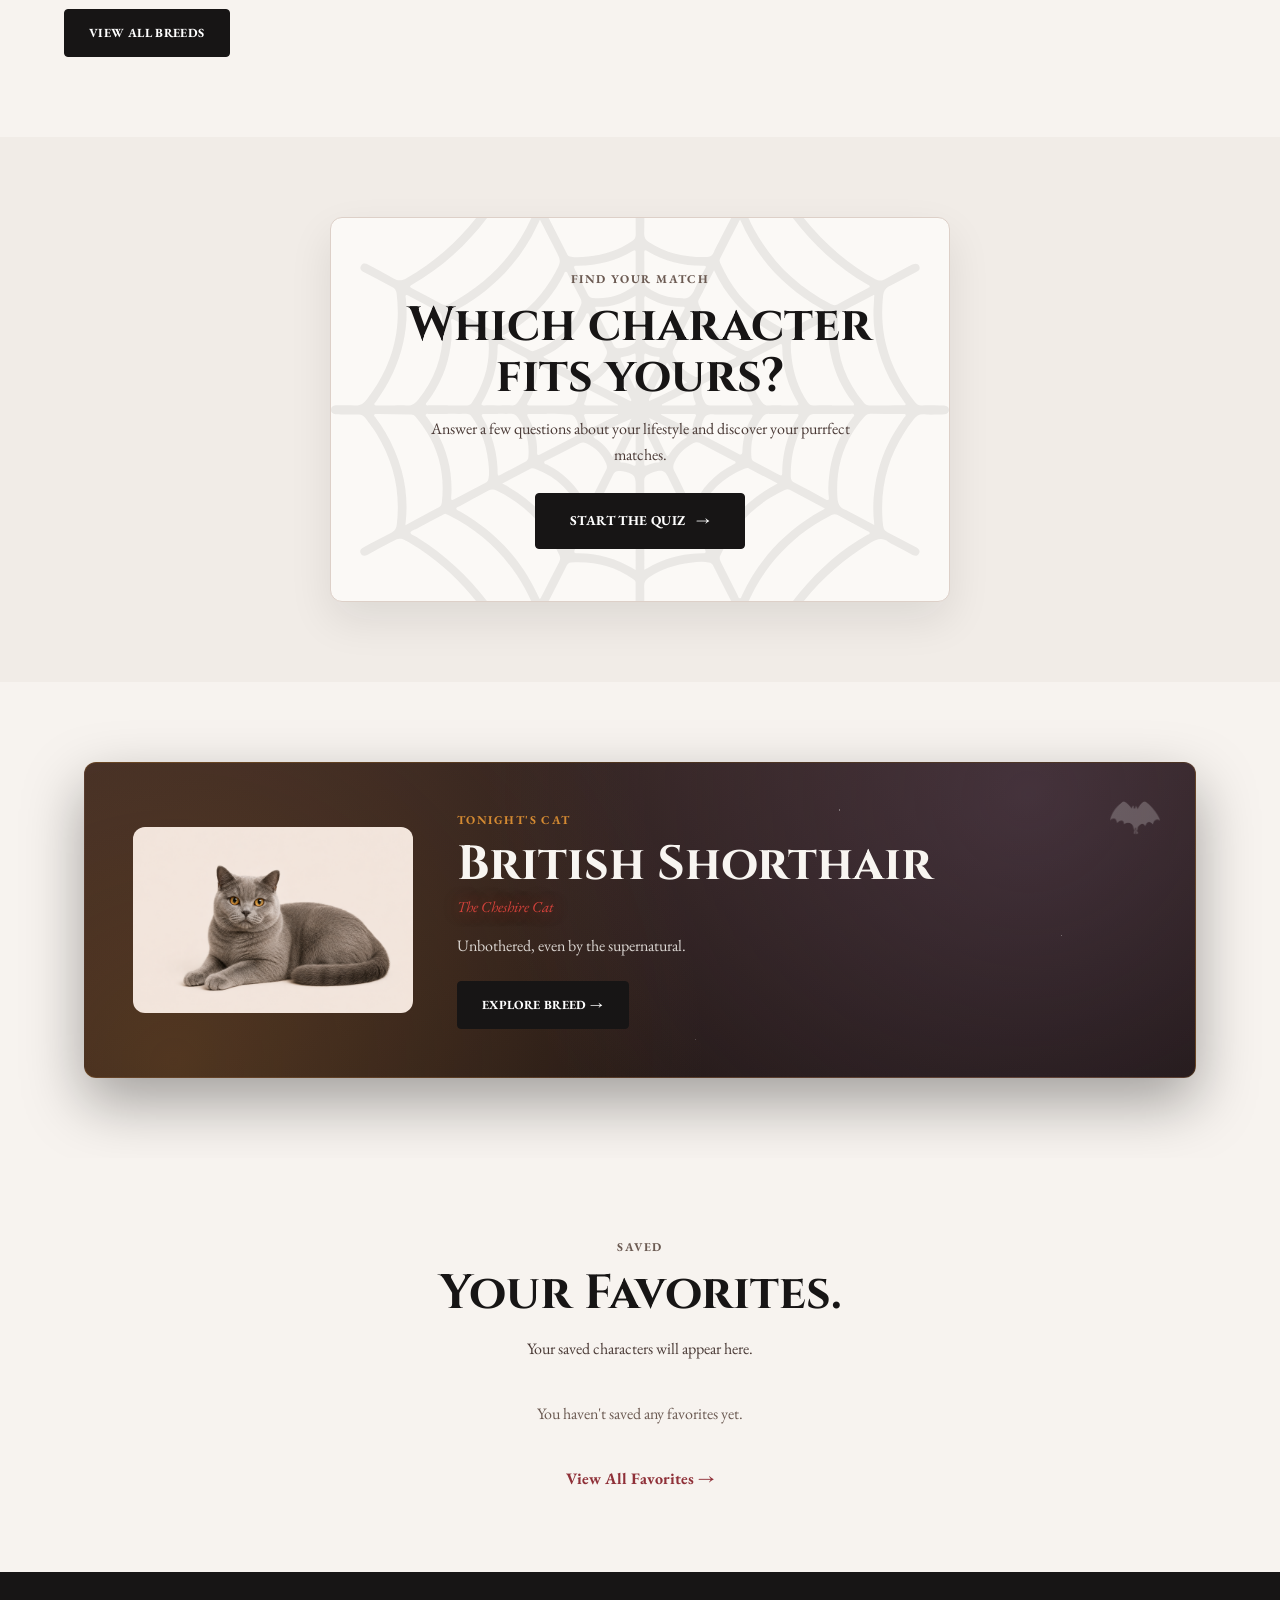
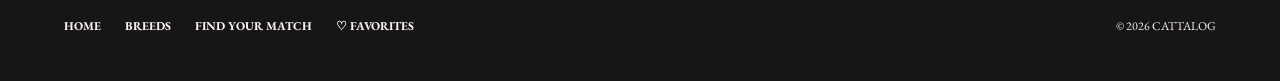
==== commit dd7435d3: "fix: Add a visually-hidden heading to the Tonight's Cat section" ====
--- a/index.html
+++ b/index.html
@@ -166,7 +166,9 @@
 
 
     <!-- TONIGHT'S CAT -->
-    <section class="tonight-cat">
+    <section class="tonight-cat" aria-labelledby="tonight-cat-heading">
+
+        <h2 id="tonight-cat-heading" class="visually-hidden">Tonight's Cat</h2>
 
         <!--
             JavaScript picks a breed for today
--- a/css/style.css
+++ b/css/style.css
@@ -55,6 +55,9 @@
 
 * {
     box-sizing: border-box;
+
+    /* No blue tap-highlight flash on touch devices */
+    -webkit-tap-highlight-color: transparent;
 }
 
 body {
@@ -140,6 +143,7 @@
     letter-spacing: 0.02em;
 
     text-transform: uppercase;
+    text-wrap: balance;
     overflow-wrap: break-word;
 }
 
@@ -584,6 +588,16 @@
     max-width: 280px;
 }
 
+/* Sort trails the attribute filters on desktop; on tablet it pairs up
+   with the search box (see the max-width: 900px block). */
+.breed-sort {
+    flex: 0 1 130px;
+}
+
+.breed-sort.filter-group label {
+    font-size: 0.75rem;
+}
+
 .breed-search label {
     display: block;
 
@@ -623,11 +637,11 @@
 
 .breed-filters {
     display: grid;
-    grid-template-columns: repeat(5, minmax(70px, 1fr));
+    grid-template-columns: repeat(4, minmax(70px, 1fr));
     gap: 8px;
 
     flex: 1 1 0;
-    min-width: 300px;
+    min-width: 260px;
 }
 
 .filter-group label {
@@ -1348,8 +1362,11 @@
     color: var(--color-text);
 
     font-family: "Cinzel", Georgia, "Times New Roman", serif;
-    font-size: 1.4rem;
-    font-weight: 700;
+    font-size: clamp(0.95rem, 4.2cqw, 1.4rem);
+    font-weight: 700;
+
+    /* Keep the trait list off an orphaned last word when it has to wrap */
+    text-wrap: balance;
 }
 
 
@@ -2167,6 +2184,11 @@
     box-shadow: 0 10px 30px rgb(0 0 0 / 8%);
 }
 
+/* Touch feedback that matches the palette instead of the browser default */
+fieldset label:active {
+    background-color: var(--color-accent-light);
+}
+
 fieldset label:has(input:checked) {
     background-color: var(--color-accent-light);
     color: var(--color-accent-dark);
@@ -2511,6 +2533,34 @@
     margin-bottom: 40px;
 }
 
+.history-entry[hidden] {
+    display: none;
+}
+
+.history-more {
+    align-self: flex-start;
+
+    margin-top: 4px;
+    padding: 0;
+
+    background: none;
+    color: var(--color-accent-dark);
+
+    border: 0;
+
+    font-size: 0.78rem;
+    font-weight: 700;
+
+    text-transform: uppercase;
+    letter-spacing: 0.02em;
+
+    transition: color 0.2s ease;
+}
+
+.history-more:hover {
+    color: var(--color-text);
+}
+
 .clear-history-button {
     padding: 0;
 
@@ -2863,10 +2913,10 @@
 }
 
 .decor-card-bitemarks {
-    top: 15%;
-    left: 48px;
-
-    width: 54px;
+    top: 6%;
+    left: 8px;
+
+    width: 44px;
 
     opacity: 0.9;
     filter: none;
@@ -2879,6 +2929,14 @@
     left: 18px;
 }
 
+/* Wider cards on desktop: nudge the bite further in and scale it up a touch */
+@media (min-width: 1200px) {
+    .decor-card-bitemarks {
+        left: 30px;
+        width: 50px;
+    }
+}
+
 @keyframes decor-bob {
     0%, 100% { transform: translateY(0) rotate(0deg); }
     50% { transform: translateY(-10px) rotate(3deg); }
@@ -2899,6 +2957,11 @@
     .page-decor {
         display: none;
     }
+
+    /* The card bite mark belongs to a card, not the page — keep it visible */
+    .decor-card-bitemarks {
+        display: block;
+    }
 }
 
 
@@ -2913,6 +2976,39 @@
     }
 
 
+    /* Typography — smaller headings and tighter body copy on tablet */
+
+    body {
+        font-size: 0.95rem;
+        line-height: 1.55;
+    }
+
+    h1 {
+        font-size: 3.5rem;
+    }
+
+    /* Hero heading shares a narrow 2-col row here — let it scale with the column */
+    .hero h1 {
+        font-size: clamp(1.75rem, 9cqw, 3rem);
+    }
+
+    h2 {
+        font-size: 2.4rem;
+    }
+
+    h3 {
+        font-size: 1.25rem;
+    }
+
+    legend {
+        font-size: 1.75rem;
+    }
+
+    .logo {
+        font-size: 1.25rem;
+    }
+
+
     /* Header */
 
     .main-nav {
@@ -2939,24 +3035,44 @@
 
     /* Filters */
 
+    /* Search + Sort share the top row; the attribute filters fill the next */
     .breed-filter-bar {
-        flex-direction: column;
+        display: grid;
+        grid-template-columns: 1fr 1fr;
+        align-items: end;
+        column-gap: 16px;
+        row-gap: 14px;
     }
 
     .breed-search {
-        flex-basis: auto;
+        grid-row: 1;
+        grid-column: 1;
+        min-width: 0;
         max-width: none;
     }
 
+    .breed-sort {
+        grid-row: 1;
+        grid-column: 2;
+        min-width: 0;
+        max-width: none;
+    }
+
     .breed-filters {
+        grid-column: 1 / -1;
         grid-template-columns: repeat(2, 1fr);
-    }
-
-
-    /* Cards */
+        min-width: 0;
+    }
+
+    .clear-filters-button {
+        grid-column: 1 / -1;
+    }
+
+
+    /* Cards — keep three across on tablet, just a tighter gap */
 
     .breed-grid {
-        grid-template-columns: repeat(2, 1fr);
+        gap: 18px;
     }
 
 
@@ -2967,10 +3083,13 @@
     }
 
 
-    /* Compact breed sections stack */
+    /* Keep About|Basics and Personality|Good-With side by side on tablet */
 
     .breed-overview,
-    .breed-character,
+    .breed-character {
+        gap: 32px;
+    }
+
     .breed-feedback {
         grid-template-columns: 1fr;
         gap: 36px;
@@ -3084,27 +3203,37 @@
         max-width: 100%;
     }
 
+    /* Drop the overlapping collage for a plain row of three */
     .hero-images {
-        aspect-ratio: 333 / 420;
-    }
-
-    .hero-image-main {
-        top: 0;
-        right: 0;
-
-        width: 80%;
-    }
-
-    .hero-image-secondary {
-        width: 42%;
-    }
-
+        aspect-ratio: auto;
+        max-width: 100%;
+
+        display: grid;
+        grid-template-columns: repeat(3, 1fr);
+        gap: 10px;
+    }
+
+    .hero-image-main,
+    .hero-image-secondary,
     .hero-image-small {
-        width: 32%;
-    }
-
-
-    /* Filters */
+        position: static;
+        width: auto;
+        aspect-ratio: 3 / 4;
+        animation: none;
+    }
+
+
+    /* Filters — stack everything again on phones */
+
+    .breed-filter-bar {
+        grid-template-columns: 1fr;
+    }
+
+    .breed-search,
+    .breed-sort {
+        grid-row: auto;
+        grid-column: 1 / -1;
+    }
 
     .breed-filters {
         grid-template-columns: 1fr;
@@ -3127,10 +3256,35 @@
     }
 
 
-    /* Cards */
+    /* Cards — a compact, even two-up grid */
 
     .breed-grid {
-        grid-template-columns: 1fr;
+        grid-template-columns: repeat(2, 1fr);
+        gap: 12px;
+    }
+
+    .breed-info {
+        padding: 14px;
+    }
+
+    .breed-card .breed-card-header {
+        gap: 10px;
+    }
+
+    .breed-card h3 {
+        font-size: 1.05rem;
+    }
+
+    .breed-info p {
+        margin-bottom: 12px;
+        font-size: 0.82rem;
+    }
+
+    /* Preview rows: show a clean two and leave the rest behind the button/link */
+    .breed-discovery .breed-grid > .breed-card:nth-child(n + 3),
+    .favorites-preview .breed-grid > .breed-card:nth-child(n + 3),
+    .more-matches .breed-grid > .breed-card:nth-child(n + 3) {
+        display: none;
     }
 
 
@@ -3154,10 +3308,17 @@
     }
 
 
-    /* Breed detail */
-
-    .breed-detail {
+    /* Breed detail — everything stacks on a phone */
+
+    .breed-detail,
+    .breed-overview,
+    .breed-character {
         grid-template-columns: 1fr;
+    }
+
+    .breed-overview,
+    .breed-character {
+        gap: 32px;
     }
 
 
